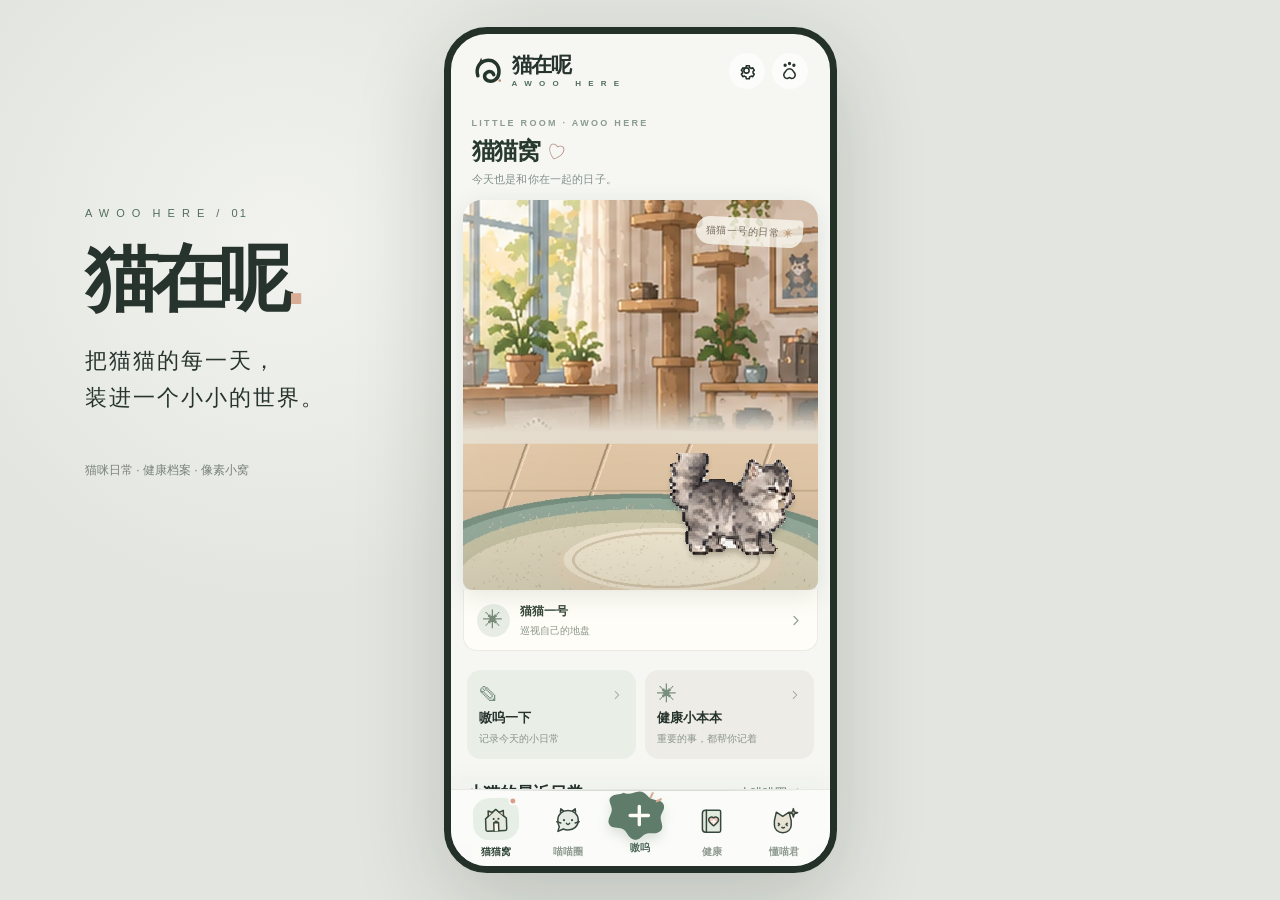
==== index.html @ cb803771 "feat: publish Awoo Here v0.3 interactive mobile demo" ====
<!doctype html>
<html lang="zh-CN">
<head>
  <meta charset="UTF-8" />
  <meta name="viewport" content="width=device-width, initial-scale=1, viewport-fit=cover" />
  <meta name="theme-color" content="#F6F7F3" />
  <meta name="apple-mobile-web-app-capable" content="yes" />
  <meta name="apple-mobile-web-app-status-bar-style" content="default" />
  <meta name="apple-mobile-web-app-title" content="猫在呢" />
  <meta name="description" content="猫在呢 · Awoo Here，把猫猫的每一天装进一个小小的世界。" />
  <style>
:root{--ink:#27332d;--ink-muted:#78827a;--sage:#879b8c;--sage-dark:#526d5e;--sage-pale:#e5ece6;--paper:#f6f7f3;--offwhite:#fbfcf9;--line:#e7e9e4;--peach:#d9ac96;--stone:#e9e8e2;--danger:#b36f64;--r-lg:22px;--r-md:16px;font-family:-apple-system,BlinkMacSystemFont,"PingFang SC","Hiragino Sans GB","Microsoft YaHei",Arial,sans-serif;color:var(--ink);-webkit-font-smoothing:antialiased}
*{box-sizing:border-box}html,body{margin:0;min-height:100%;background:#e6e8e3}button,input,textarea,select{font:inherit}button{border:none;background:none;cursor:pointer;color:inherit}input,textarea,select{outline:none}img{max-width:100%;display:block}button:focus-visible,input:focus-visible,textarea:focus-visible,select:focus-visible{outline:2px solid var(--sage-dark);outline-offset:3px}p,h1,h2,h3,h4{margin:0}small{color:var(--ink-muted)}.hidden{display:none!important}#app{overflow-y:auto;overflow-x:hidden;scrollbar-width:none;flex:1;overscroll-behavior-y:contain}#app::-webkit-scrollbar{display:none}.app-shell{height:100dvh;max-width:430px;margin:0 auto;background:var(--paper);box-shadow:0 12px 55px rgba(23,34,24,.12);position:relative;display:flex;flex-direction:column;overflow:hidden}.desktop-context{display:none}
@media(min-width:850px){body{display:flex;justify-content:center;align-items:center;min-height:100vh;background:radial-gradient(circle at 22% 27%,#f2f3ee 0,transparent 30%),#e3e6e0}.app-shell{height:min(910px,94vh);width:393px;border:7px solid #233129;border-radius:43px;box-shadow:0 30px 90px rgba(28,36,26,.19);overflow:hidden}.desktop-context{display:block;position:absolute;top:23%;left:calc(50% - 495px);width:260px}.desktop-context h1{font-size:73px;letter-spacing:-6px;margin:12px 0;font-weight:850}.desktop-context p{font-size:22px;line-height:1.7;letter-spacing:2px}.dc-eyebrow{font-size:11px;letter-spacing:2px;color:var(--sage-dark)}.dc-legend{display:block;margin-top:45px;color:#78827b;font-size:12px}.dc-dot{color:var(--peach)}}
@media(min-width:1100px){.desktop-context{left:calc(50% - 555px)}}
.topbar{height:67px;display:flex;align-items:center;justify-content:space-between;padding:12px 22px 6px;gap:10px;flex-shrink:0}.topbar.left-tight{padding-top:17px}.brand-lockup{display:flex;align-items:center;gap:8px}.brand-lockup .logo{width:31px;height:31px}.brand-cn{font-size:21px;line-height:1;font-weight:850;letter-spacing:-1.1px}.brand-en{font-size:8px;letter-spacing:2.5px;font-weight:800;color:var(--sage-dark);margin-top:4px}.top-actions{display:flex;align-items:center;gap:7px}.icon-button{width:36px;height:36px;display:grid;place-items:center;border-radius:50%;background:rgba(255,255,255,.7)}.icon{width:21px;height:21px;stroke:currentColor;stroke-width:1.8;fill:none;stroke-linecap:round;stroke-linejoin:round;flex-shrink:0}.icon.sm{width:17px;height:17px}.icon.xs{width:14px;height:14px}.icon.lg{width:25px;height:25px}.muted{color:var(--ink-muted)}.eyebrow{text-transform:uppercase;font-size:10px;letter-spacing:2.2px;font-weight:800;color:var(--sage-dark)}.view-pad{padding:0 20px 30px}.page-title{font-size:26px;letter-spacing:-.7px;font-weight:840}.page-subtitle{font-size:12px;color:var(--ink-muted);margin-top:7px;line-height:1.6}.section-head{display:flex;align-items:center;justify-content:space-between;margin:20px 0 12px}.section-head h2{font-size:17px;font-weight:800;letter-spacing:-.3px}.section-head button{display:flex;gap:4px;align-items:center;font-size:12px;color:var(--sage-dark)}.tap{transition:transform .16s}.tap:active{transform:scale(.97)}
.tabbar{display:flex;background:rgba(250,251,248,.96);border-top:1px solid #e5e8e3;justify-content:space-around;align-items:flex-start;min-height:calc(66px + env(safe-area-inset-bottom));padding:9px 7px max(env(safe-area-inset-bottom),8px);gap:1px;z-index:5;flex-shrink:0;backdrop-filter:blur(20px)}.tab{width:62px;display:flex;flex-direction:column;gap:4px;align-items:center;color:#969c96;font-size:10px;font-weight:600;line-height:1;padding:1px}.tab.is-active{color:var(--ink)}.tab.is-active .icon{stroke-width:2.4}.tab-center{height:44px;width:44px;display:grid;place-items:center;border-radius:50%;background:var(--sage-dark);color:#fff;box-shadow:0 5px 12px #526d5e32;transform:translateY(-8px)}.tab-center .icon{width:23px;height:23px;stroke-width:2.2}.tab-center-wrap{width:62px;text-align:center;font-size:10px;color:#969c96}.tab-center-label{display:block;margin-top:-4px}
/* Home: calm editorial illustration, not card grid */
.home-welcome{padding:8px 21px 16px}.home-date{font-size:11px;letter-spacing:1.1px;color:#7d8c7f;font-weight:700}.home-greeting{margin-top:7px;display:flex;justify-content:space-between;align-items:end}.home-greeting h1{font-size:27px;letter-spacing:-1.2px;font-weight:830}.home-greeting .scribble{font-size:12px;color:var(--sage-dark);transform:rotate(-7deg);font-weight:700;border-bottom:1px solid var(--sage-dark);padding-bottom:5px}.home-room{height:345px;position:relative;isolation:isolate;overflow:hidden;background:linear-gradient(#eef0ea 0 63%,#e1e2d9 63% 100%);margin:0 13px;border-radius:8px 35px 17px 26px}.home-room:before{content:"";position:absolute;width:85%;height:54%;right:-10%;top:-20%;background:radial-gradient(#fff9 0,transparent 72%);z-index:0}.window{position:absolute;left:22px;top:23px;width:136px;height:155px;background:linear-gradient(150deg,#bfcbd0,#e4e8dd 60%,#f4e5d8);border:8px solid #f7f6f0;box-shadow:3px 5px 0 #b8c6bc90;transform:rotate(-3deg)}.window:before{content:"";position:absolute;left:49%;top:0;bottom:0;width:5px;background:#fafaf5;z-index:1}.window:after{content:"";position:absolute;left:0;right:0;top:53%;height:5px;background:#fafaf5}.window-sun{position:absolute;background:#f4e7c9;width:40px;height:40px;border-radius:50%;top:24px;left:19px;filter:blur(2px)}.room-poster{position:absolute;right:36px;top:31px;width:89px;height:109px;background:#f7f7ed;border:6px solid #efe9e0;transform:rotate(7deg);display:grid;place-content:center;box-shadow:1px 5px 9px #3d52391d}.room-poster span{font-size:12px;font-weight:800;letter-spacing:2px;color:#8da092}.room-plant{position:absolute;right:16px;bottom:95px;width:53px;height:82px;border-bottom:31px solid #9e9e85;border-left:11px solid transparent;border-right:11px solid transparent}.room-plant:before{content:"";display:block;position:absolute;width:80px;height:69px;left:-20px;top:-18px;background:radial-gradient(ellipse at 40% 68%,#77947a 0 12%,transparent 13%),radial-gradient(ellipse at 66% 35%,#8aa389 0 15%,transparent 16%),radial-gradient(ellipse at 33% 18%,#627c65 0 16%,transparent 17%),radial-gradient(ellipse at 79% 82%,#a9b9a3 0 12%,transparent 13%);transform:rotate(-10deg)}.room-baseboard{position:absolute;top:63%;height:6px;background:#ced4c8;left:0;right:0}.room-floor{position:absolute;bottom:0;height:35%;background:repeating-linear-gradient(88deg,transparent 0 44px,#ced1c711 45px 47px);left:0;right:0;transform-origin:top}.room-rug{position:absolute;width:230px;height:68px;border-radius:50%;background:#bbcbb5;left:50%;bottom:55px;transform:translateX(-50%);box-shadow:0 7px 0 #9bad9d,0 18px 15px #647a6324}.room-rug:after{content:"";position:absolute;inset:14px 22px;border-radius:50%;border:2px dashed #e0e9da}.room-cat{position:absolute;z-index:3;height:200px;width:240px;object-fit:contain;image-rendering:pixelated;bottom:76px;left:50%;transform:translateX(-50%);filter:drop-shadow(0 7px 1px #6d776740);transition:transform .25s}.room-cat.bop{animation:bop .44s ease-out}.room-cat.play{animation:playcat .65s ease}.room-cat.walk{animation:walkcat .8s ease}.room-ball{position:absolute;bottom:77px;right:66px;width:22px;height:22px;background:#ca9984;border-radius:50%;box-shadow:inset -4px -3px 0 #b98472;z-index:2}.room-ball:after{content:"";position:absolute;width:20px;height:8px;border:2px solid #e0b5a4;border-radius:50%;top:7px;left:2px;transform:rotate(35deg)}.room-speech{position:absolute;right:18px;top:165px;max-width:120px;background:#fffdf9e8;padding:10px 12px;font-size:12px;line-height:1.5;border-radius:14px 14px 4px 14px;transform:rotate(3deg);z-index:4;box-shadow:0 5px 15px #4558440d}.room-sticker{position:absolute;z-index:4;left:19px;bottom:22px;font-size:11px;font-weight:800;letter-spacing:1.5px;color:#748773;transform:rotate(-7deg)}.room-interactions{position:absolute;bottom:13px;left:50%;transform:translateX(-50%);z-index:5;display:flex;gap:8px}.pet-button{border:1px solid #ffffffb8;background:#ffffffd8;backdrop-filter:blur(8px);border-radius:30px;padding:8px 12px;font-size:11px;font-weight:700;box-shadow:0 3px 10px #55645212;white-space:nowrap}.pet-button:active{background:#dce8dc}.home-after{padding:15px 20px 30px}.note-strip{padding:13px 14px;display:flex;align-items:center;justify-content:space-between;gap:10px;border-bottom:1px solid #dfe4dc}.note-strip .note-kicker{font-size:10px;letter-spacing:1.2px;color:#8da08f}.note-strip h3{font-size:15px;margin-top:5px}.note-strip p{font-size:12px;margin-top:5px;color:var(--ink-muted)}.note-strip img{width:58px;height:58px;border-radius:10px;object-fit:cover;transform:rotate(5deg)}.home-actions{display:grid;grid-template-columns:1.2fr .8fr;gap:11px;margin-top:15px}.action-tile{height:108px;border-radius:17px;text-align:left;padding:16px;position:relative;overflow:hidden}.action-tile.primary{background:#dfe8de}.action-tile.secondary{background:#eee8e3}.action-tile strong{font-size:16px;display:block}.action-tile p{font-size:11px;line-height:1.4;color:#64776a;margin-top:6px;max-width:130px}.action-tile .icon{position:absolute;right:12px;bottom:15px;width:32px;height:32px;stroke-width:1.2;opacity:.58}.home-quote{padding:23px 4px 14px;color:#7d8e81;font-size:13px;letter-spacing:.5px;font-style:italic;text-align:center}
@keyframes bop{0%,100%{transform:translateX(-50%) scale(1)}50%{transform:translateX(-50%) translateY(-12px) scale(1.04)}}@keyframes playcat{0%,100%{transform:translateX(-50%) rotate(0)}40%{transform:translateX(-45%) rotate(-8deg)}70%{transform:translateX(-57%) rotate(5deg)}}@keyframes walkcat{0%{transform:translateX(-50%)}30%{transform:translateX(-35%)}70%{transform:translateX(-62%)}100%{transform:translateX(-50%)}}
/* Social */
.social-header{padding:13px 21px 14px;display:flex;align-items:end;justify-content:space-between}.social-heading{font-size:31px;font-weight:850;letter-spacing:-1.5px}.social-date{font-size:11px;color:var(--ink-muted);padding-bottom:6px}.filter-row{display:flex;gap:8px;overflow-x:auto;padding:0 20px 19px;scrollbar-width:none}.filter-chip{flex-shrink:0;border-radius:100px;padding:9px 14px;background:#eff1eb;color:#718173;font-size:12px;font-weight:700}.filter-chip.active{background:#30443a;color:white}.feed{display:flex;flex-direction:column;gap:14px;padding:0 14px 30px}.post{background:#fff;border-radius:21px 21px 9px 21px;overflow:hidden;box-shadow:0 4px 24px #344f3710}.post-head{display:flex;align-items:center;gap:10px;padding:14px 14px 11px}.avatar{border-radius:50%;width:34px;height:34px;object-fit:cover;background:#dde8dd;border:2px solid #eff3ed}.post-name{font-size:13px;font-weight:800}.post-time{font-size:10px;color:#8c968f;margin-top:2px}.post-menu{margin-left:auto;color:#7d8981;padding:4px}.post-photo{height:auto;max-height:360px;width:100%;object-fit:cover}.post-photo-thumbs{display:grid;grid-template-columns:repeat(3,1fr);gap:2px}.post-photo-thumbs img{height:140px;width:100%;object-fit:cover}.post-content{padding:13px 15px 15px}.post-content p{font-size:14px;line-height:1.72;color:#313c35;white-space:pre-wrap;overflow-wrap:anywhere}.post-tags{display:flex;flex-wrap:wrap;gap:7px;margin-top:12px}.post-tag{font-size:10px;background:#eef1ec;color:#758477;border-radius:99px;padding:5px 10px}.post-bottom{display:flex;gap:14px;align-items:center;margin-top:14px;color:#7b897d;font-size:12px}.post-bottom .likes{display:flex;gap:4px;align-items:center}.demo-label{font-size:9px;color:#bd9082;background:#fbede7;border-radius:10px;padding:4px 7px;margin-left:5px}.blank{padding:58px 26px;text-align:center}.blank .blank-emoji{font-size:44px;margin-bottom:16px}.blank h3{font-size:18px}.blank p{font-size:12px;line-height:1.9;color:#859185;margin:13px 0 18px}
/* Health */
.health-hero{padding:14px 20px 18px}.cat-switch{display:flex;align-items:center;gap:11px;padding:12px 15px;background:#e5ebe4;border-radius:15px;margin-top:18px;text-align:left;width:100%}.cat-switch img{height:43px;width:43px;border-radius:50%;object-fit:cover}.cat-switch strong{display:block;font-size:14px}.cat-switch span{font-size:11px;color:#7a8b7f;display:block;margin-top:4px}.cat-switch .chev{margin-left:auto}.segmented{display:flex;gap:6px;margin:0 20px 14px;padding:5px;background:#e9ece6;border-radius:13px}.segmented button{flex:1;border-radius:10px;padding:9px 5px;font-size:12px;color:#7d8980}.segmented button.active{background:#fff;color:#283c31;font-weight:800;box-shadow:0 2px 5px #26342609}.health-grid{padding:0 20px;display:grid;grid-template-columns:1fr 1fr;gap:11px}.metric{background:#fff;border-radius:17px;padding:18px 16px;min-height:117px}.metric .label{font-size:11px;color:#89978c;display:flex;justify-content:space-between;align-items:center}.metric .value{font-size:26px;letter-spacing:-1px;font-weight:800;margin-top:15px}.metric .value.blank-val{font-size:19px;color:#96a39a;font-weight:600}.metric .help{font-size:10px;color:#93a095;margin-top:5px}.health-section{padding:0 20px}.health-list{display:flex;flex-direction:column;background:white;border-radius:17px;overflow:hidden}.health-row{min-height:63px;display:flex;align-items:center;padding:12px 14px;gap:12px;border-bottom:1px solid #f0f1ed}.health-row:last-child{border-bottom:none}.health-icon{background:#e8eee8;color:var(--sage-dark);width:35px;height:35px;border-radius:12px;display:grid;place-items:center;flex-shrink:0}.health-row-content{flex:1;min-width:0}.health-row-title{font-size:13px;font-weight:750}.health-row-sub{font-size:10px;color:#95a198;margin-top:4px;white-space:nowrap;overflow:hidden;text-overflow:ellipsis}.health-row-time{font-size:11px;color:#859588;white-space:nowrap}.health-empty{border:1px dashed #cfd9ce;border-radius:15px;padding:26px 15px;text-align:center;color:#88978b;background:#fafbf8;font-size:12px;line-height:1.8}.health-add{background:#dfe9e1;color:#3e5849;display:flex;align-items:center;justify-content:center;gap:5px;padding:11px 13px;border-radius:12px;font-size:12px;font-weight:800;margin-top:10px;width:100%}.record-chips{display:flex;flex-wrap:wrap;gap:9px;margin-top:15px}.record-chip{padding:9px 12px;border-radius:11px;background:#edf1eb;font-size:12px;color:#576e5e;display:flex;gap:6px;align-items:center}.tiny-note{font-size:11px;color:#99a59a;line-height:1.6;margin-top:10px}
/* Chat */
.chat-view{height:100%;display:flex;flex-direction:column}.chat-header{padding:16px 20px;border-bottom:1px solid #ebeeea;display:flex;align-items:center;gap:10px}.chat-mascot{background:#e8eee8;border-radius:14px;width:44px;height:44px;display:grid;place-items:center}.chat-mascot img{width:39px;height:39px;object-fit:contain;image-rendering:pixelated}.chat-header strong{font-size:17px}.chat-status{font-size:10px;color:#849384;margin-top:4px}.chat-scroll{padding:20px;flex:1;overflow-y:auto;display:flex;flex-direction:column;gap:14px}.chat-date{text-align:center;font-size:10px;color:#9aa49b;margin-bottom:3px}.message{max-width:89%;padding:13px 15px;border-radius:17px;line-height:1.75;font-size:13px;white-space:pre-wrap;overflow-wrap:anywhere}.message.bot{align-self:flex-start;background:#fff;border-radius:5px 17px 17px 17px}.message.me{align-self:flex-end;background:#dce7dd;border-radius:17px 5px 17px 17px}.chat-suggest{display:flex;gap:8px;overflow-x:auto;padding:12px 20px;scrollbar-width:none}.chat-suggest button{background:#fff;border:1px solid #e9ece6;white-space:nowrap;border-radius:30px;padding:9px 11px;font-size:11px;color:#617768}.chat-inputbar{display:flex;gap:9px;align-items:center;padding:10px 15px 16px;background:#fafbf8;border-top:1px solid #e9ede7}.chat-inputbar input{background:#f0f3ee;border:none;border-radius:24px;padding:13px 15px;flex:1;min-width:0;font-size:13px}.chat-send{border-radius:50%;background:#526d5e;color:#fff;width:40px;height:40px;display:grid;place-items:center;flex-shrink:0}.chat-disclosure{text-align:center;color:#9aa59b;font-size:10px;padding-bottom:9px;background:#fafbf8}
/* forms modal */
.overlay-container{position:absolute;inset:0;pointer-events:none;z-index:12}.overlay-container:not(:empty){pointer-events:auto}.scrim{position:absolute;inset:0;background:#1b2d2394;backdrop-filter:blur(4px);animation:fade .2s}.sheet{position:absolute;bottom:0;left:0;right:0;background:#fafbf8;border-radius:28px 28px 0 0;max-height:92%;overflow-y:auto;overscroll-behavior-y:contain;padding-bottom:calc(20px + env(safe-area-inset-bottom));animation:slide .22s ease-out}.sheet-head{padding:23px 22px 18px;display:flex;align-items:center;justify-content:space-between;position:sticky;top:0;background:#fafbf8;z-index:1;border-bottom:1px solid #e7ebe6}.sheet-title{font-size:22px;font-weight:850;letter-spacing:-1px}.sheet-cancel{font-size:13px;color:#728575}.sheet-body{padding:19px 20px 0}.form-label{font-size:12px;color:#7d8b80;font-weight:700;margin-bottom:8px;display:block}.form-control{width:100%;background:#fff;border:1px solid #e8ede7;border-radius:14px;padding:13px 14px;margin-bottom:16px;color:var(--ink);font-size:14px;appearance:none}.form-control:focus{border-color:#829b86}.form-textarea{resize:vertical;min-height:110px;line-height:1.7}.form-row{display:grid;grid-template-columns:1fr 1fr;gap:10px}.form-hint{font-size:11px;line-height:1.6;color:#9aa59a;margin:-7px 0 16px}.primary-button{background:#344f3e;color:#fff;border-radius:14px;padding:14px 20px;display:block;width:100%;font-weight:800;font-size:14px}.primary-button:disabled{opacity:.45;cursor:not-allowed}.secondary-button{background:#e7ece6;color:#476451;border-radius:14px;padding:12px 15px;font-weight:700}.danger-button{background:#f8ebe8;color:#af6e65;padding:11px 15px;border-radius:13px;font-size:12px;font-weight:700}.draft-image-row{display:flex;gap:8px;overflow-x:auto;margin-bottom:19px}.draft-thumbnail{width:82px;height:82px;position:relative;flex-shrink:0}.draft-thumbnail img{width:100%;height:100%;object-fit:cover;border-radius:11px}.draft-thumbnail button{position:absolute;top:3px;right:3px;background:#263d35d9;color:white;width:19px;height:19px;border-radius:50%;font-size:11px}.upload-box{height:82px;width:82px;border:1.5px dashed #cad6cc;border-radius:12px;display:grid;place-items:center;flex-shrink:0;color:#8a9b8e;background:#eef3ed;cursor:pointer}.upload-box input{display:none}.tag-picker{display:flex;flex-wrap:wrap;gap:9px;margin-bottom:22px}.tag-option{background:#ebeee9;border-radius:20px;padding:9px 12px;font-size:12px;color:#748476}.tag-option.selected{background:#cfded2;color:#294b35;font-weight:800}.cat-list{display:flex;flex-direction:column;gap:11px}.cat-option{display:flex;align-items:center;width:100%;gap:10px;padding:12px;background:white;border-radius:14px;text-align:left}.cat-option img{width:48px;height:48px;object-fit:cover;border-radius:50%}.cat-option strong{font-size:14px}.cat-option p{font-size:11px;color:#9aa79b;margin-top:4px}.cat-option.selected{box-shadow:inset 0 0 0 1.5px #789584}.circle-action{margin-left:auto;color:#839687}.settings-divider{height:1px;background:#e6ebe5;margin:17px 0}.setting-row{width:100%;display:flex;align-items:center;gap:12px;padding:14px 0;border-bottom:1px solid #e7eae5;text-align:left}.setting-row .icon{color:#789180}.setting-row span{font-size:13px;font-weight:700;flex:1}.setting-row small{font-size:10px}.toast{z-index:30;position:absolute;left:50%;bottom:90px;background:#2c4334;color:#fff;transform:translate(-50%,20px);opacity:0;pointer-events:none;border-radius:14px;padding:11px 17px;font-size:12px;max-width:88%;white-space:normal;text-align:center;transition:all .24s}.toast.show{transform:translate(-50%,0);opacity:1}.pill{display:inline-block;font-size:10px;padding:5px 9px;border-radius:30px;background:#e3eee4;color:#58715d;font-weight:700}.safe-bottom{height:16px}.manage-heading{display:flex;align-items:center;justify-content:space-between;margin:15px 0}.manage-heading h3{font-size:15px}.line-btn{font-size:12px;color:var(--sage-dark);font-weight:750}@keyframes slide{from{transform:translateY(30px);opacity:.8}to{transform:translateY(0);opacity:1}}@keyframes fade{from{opacity:0}to{opacity:1}}
@media(max-width:350px){.home-room{height:310px}.room-cat{height:175px;width:215px;bottom:78px}.tab{width:51px}.view-pad{padding-left:16px;padding-right:16px}.home-welcome{padding-left:16px;padding-right:16px}}

/* Home v0.2 · illustration-first composition, autonomous pixel cat */
.home-cover{margin:0 12px 0;position:relative}
.home-cover-title{padding:17px 9px 13px;position:relative;z-index:2}
.home-cover-overline{font-size:9px;color:#8b9b91;letter-spacing:2.3px;font-weight:750;margin-bottom:7px}
.home-cover-title h1{font-size:24px;font-weight:830;letter-spacing:-1.1px;color:#28392e}
.home-heart{font-size:19px;color:#b58d81;font-weight:500;display:inline-block;transform:rotate(16deg)}
.home-cover-title p{font-size:11px;color:#819088;letter-spacing:.2px;margin-top:5px}
.home-room{height:390px;position:relative;border-radius:19px 19px 9px 9px;margin:0;overflow:hidden;isolation:isolate;background-color:#e6dfcd;background-image:linear-gradient(180deg,transparent 74%,rgba(47,51,38,.13) 100%),url('[data-uri]');background-position:center;background-size:cover;box-shadow:0 6px 24px #3b4a3420}
.home-room:before{display:none}
.home-room::after{content:'';position:absolute;inset:0;pointer-events:none;background:linear-gradient(90deg,rgba(250,244,231,.07),transparent 35%,rgba(247,237,226,.04))}
.room-light{position:absolute;left:-15%;top:-19%;width:85%;height:90%;pointer-events:none;background:linear-gradient(125deg,rgba(255,248,218,.38),transparent 55%);mix-blend-mode:screen;z-index:1}
.room-cat-actor{position:absolute;left:46%;bottom:31px;width:126px;height:139px;z-index:3;transform:translateX(-50%) scaleX(var(--face,1));transform-origin:50% 100%;will-change:left}
.room-cat-pixel{width:126px;height:129px;position:absolute;left:0;bottom:4px;object-fit:contain;object-position:center bottom;image-rendering:pixelated;filter:drop-shadow(0 4px 2px rgba(69,63,48,.18));transform-origin:center bottom;user-select:none;-webkit-user-drag:none;pointer-events:none}
.room-cat-pixel.is-walking{animation:cat-steps .40s steps(2,end) infinite}
.room-cat-pixel.is-stretching{animation:cat-stretch 2.7s cubic-bezier(.4,0,.2,1) both}
.room-cat-pixel.is-breathing{animation:cat-breathe 3.6s ease-in-out infinite}
.room-cat-shadow{position:absolute;z-index:-1;left:13%;bottom:5px;width:75%;height:14px;border-radius:50%;background:rgba(81,69,53,.2);filter:blur(5px);transform:scale(.86)}
.room-motion{position:absolute;left:17px;bottom:15px;z-index:6;background:rgba(254,251,241,.82);border:1px solid rgba(255,255,255,.72);backdrop-filter:blur(4px);border-radius:20px;padding:6px 10px;color:#657368;font-size:10px;font-weight:650;letter-spacing:.2px;pointer-events:none;box-shadow:0 3px 8px rgba(24,43,26,.07)}
.room-corner-note{position:absolute;top:18px;right:14px;z-index:2;background:rgba(252,250,242,.77);padding:7px 10px;border-radius:14px 4px 14px 14px;transform:rotate(3deg);font-size:10px;letter-spacing:.5px;color:#776c5f;pointer-events:none}
.room-corner-note span{color:#be9d79}
.room-footnote{width:100%;min-height:61px;display:flex;align-items:center;gap:10px;background:#fffdf7;border:1px solid #eceae2;border-top:none;border-radius:0 0 14px 14px;text-align:left;padding:12px 13px}
.room-footnote>span:nth-child(2){flex:1;display:flex;flex-direction:column;gap:3px;min-width:0}
.room-footnote strong{font-size:12px;font-weight:780;color:#354638}
.room-footnote small{font-size:10px;color:#819185;line-height:1.5}
.room-footnote>.icon{color:#91a194;width:16px}
.little-paw-dot{width:33px;height:33px;border-radius:50%;background:#e7ede5;color:#788b79;display:grid;place-items:center;font-size:20px}
.home-after{padding:19px 16px 28px}
.home-shortcuts{display:grid;grid-template-columns:1fr 1fr;gap:9px}
.home-shortcut{min-height:89px;display:flex;align-items:flex-start;position:relative;flex-direction:column;gap:5px;border-radius:14px;text-align:left;padding:14px 12px 13px;overflow:hidden}
.shortcut-journal{background:#e9eee7}.shortcut-health{background:#eeece6}
.shortcut-symbol{font-size:20px;color:#788e7f;line-height:1}.home-shortcut strong{font-size:13px;font-weight:800}
.home-shortcut small{font-size:10px;color:#8a958c;line-height:1.45;padding-right:8px}
.home-shortcut>.icon{position:absolute;right:12px;top:18px;width:14px;height:14px;opacity:.4}
.home-memory{background:white;border-radius:16px;width:100%;display:flex;align-items:center;gap:12px;margin-top:8px;overflow:hidden;padding:8px;text-align:left;box-shadow:0 4px 16px rgba(46,68,51,.04)}
.home-memory-cover{width:77px;height:73px;border-radius:11px;overflow:hidden;flex-shrink:0;background:#ebeee9;display:grid;place-items:center}
.home-memory-cover img{width:100%;height:100%;object-fit:cover}
.home-memory-copy{display:flex;flex-direction:column;gap:5px;flex:1;min-width:0}
.home-memory-copy span{font-size:9px;color:#99a69c}
.home-memory-copy strong{font-size:12px;color:#334739;white-space:nowrap;text-overflow:ellipsis;overflow:hidden;font-weight:760}
.home-memory-copy small{font-size:10px;color:#98a199}
.home-memory>.icon{width:13px;height:13px;color:#a0a99f;margin-right:6px}
.home-after .section-head{margin-top:23px}
@keyframes cat-breathe{0%,100%{transform:scaleY(1) translateY(0)}50%{transform:scaleY(1.012) translateY(1px)}}
@keyframes cat-steps{0%,100%{transform:translateY(0) rotate(-.5deg)}50%{transform:translateY(-2px) rotate(.5deg)}}
@keyframes cat-stretch{0%{transform:scaleX(.9) scaleY(1.04) translateY(0)}18%{transform:scaleX(.96) scaleY(.94) translateY(3px)}50%{transform:scaleX(1.16) scaleY(.84) translateY(6px)}77%{transform:scaleX(1.12) scaleY(.85) translateY(5px)}100%{transform:scaleX(1) scaleY(1) translateY(0)}}
@media(max-width:350px){.home-room{height:345px}.room-cat-actor{width:110px;height:130px;bottom:23px}.room-cat-pixel{width:110px;height:120px}.room-corner-note{font-size:9px}}
@media(prefers-reduced-motion: reduce){.room-cat-pixel{animation:none!important}.room-cat-actor{transition:none!important}}

/* v0.2 final polish */
.home-shortcut>span:nth-child(2){display:flex;flex-direction:column;gap:5px;width:100%}.home-shortcut strong{display:block}.home-shortcut small{display:block;font-size:10px;line-height:1.4;padding-right:10px}.room-footnote .room-motion{position:static;display:block;background:none;border:0;backdrop-filter:none;box-shadow:none;border-radius:0;padding:0;color:#899688;font-size:10px;font-weight:500;letter-spacing:0;pointer-events:none}


/* v0.3 · Awoo Here little illustrated dock */
.tabbar{
  position:relative; flex:0 0 auto; z-index:15;
  background:rgba(251,252,249,.96);
  border-top:1px solid #e7e9e3;
  padding:8px 10px max(8px,env(safe-area-inset-bottom));
  min-height:calc(77px + env(safe-area-inset-bottom));
  display:grid;grid-template-columns:repeat(5,minmax(0,1fr));
  align-items:start;justify-content:stretch;gap:0;
  box-shadow:0 -9px 25px rgba(42,57,45,.035);
  -webkit-backdrop-filter:blur(18px);backdrop-filter:blur(18px);
}
.tabbar::before{content:'';position:absolute;top:0;left:18px;right:18px;height:1px;background:linear-gradient(90deg,transparent,#d7dcd4 25%,#d7dcd4 75%,transparent);pointer-events:none}
.tab{width:100%;min-width:0;padding:2px 0 0;gap:3px;position:relative;color:#909b91;display:flex;align-items:center;flex-direction:column;justify-content:flex-start;font-size:10px;font-weight:700;line-height:1.3;-webkit-tap-highlight-color:transparent}
.tab-figure{width:46px;height:42px;display:grid;place-items:center;border-radius:16px;position:relative;transition:background .2s ease,transform .2s ease}
.tab-figure .nav-art{width:32px;height:32px;display:block;transition:transform .2s ease;overflow:visible}
.tab.is-active{color:#2F4537}
.tab.is-active .tab-figure{background:#E6EEE5;transform:translateY(-2px) rotate(-2deg)}
.tab.is-active .tab-figure::after{content:'';position:absolute;right:3px;top:1px;width:5px;height:5px;background:#D79D8D;border-radius:50%;box-shadow:0 0 0 2px #fbfcf9}
.tab.is-active .tab-label{font-weight:850}
.tab:active .nav-art{transform:scale(.88) rotate(5deg)}
.tab-center-wrap{width:100%;display:flex;flex-direction:column;align-items:center;gap:0;color:#617666;position:relative;font-size:10px;font-weight:800}
.tab-center{width:60px;height:54px;display:grid;place-items:center;border:none;background:transparent;border-radius:0;box-shadow:none;transform:translateY(-11px);padding:0;filter:drop-shadow(0 6px 6px rgba(47,78,55,.16));transition:transform .18s ease}
.tab-center:hover{transform:translateY(-12px) rotate(5deg)}
.tab-center:active{transform:translateY(-7px) scale(.92)}
.tab-center .nav-add{width:57px;height:57px;display:block;overflow:visible}
.tab-center-label{display:block;margin-top:-11px;font-size:10px;font-weight:850;color:#526D5E}
@media(max-width:350px){.tabbar{padding-left:4px;padding-right:4px}.tab-figure{width:40px}.tab-figure .nav-art{width:30px;height:30px}.tab-center .nav-add{width:53px;height:53px}}
@media(prefers-reduced-motion:reduce){.tab-figure,.tab-figure .nav-art,.tab-center{transition:none}}

</style>
  <title>猫在呢 · Awoo Here</title>
</head>
<body>
  <div class="desktop-context" aria-hidden="true"><div class="dc-eyebrow">A W O O&nbsp; H E R E&nbsp; /&nbsp; 01</div><h1>猫在呢<span class="dc-dot">.</span></h1><p>把猫猫的每一天，<br>装进一个小小的世界。</p><span class="dc-legend">猫咪日常 · 健康档案 · 像素小窝</span></div>
  <div class="app-shell" id="appShell">
    <main id="app" class="app-screen" role="main"></main>
    <nav id="tabbar" class="tabbar" aria-label="主要导航"></nav>
    <div id="overlay" class="overlay-container" aria-live="polite"></div>
    <div id="toast" class="toast" aria-live="polite"></div>
  </div>
  <script>
/* 猫在呢 · Awoo Here | Mobile-first, offline-first interactive MVP. No external dependencies. */
(() => {
'use strict';
const KEY='awoo_here_mvp_v1';
const D={cat:'[data-uri]',nap:'[data-uri]',slipper:'[data-uri]'};
const seed=()=>({version:1,cats:[{id:'cat-01',name:'猫猫一号',breed:'银灰长毛虎斑',birthday:'',arrival:'',sex:'',neutered:'',note:'',photo:D.cat,createdAt:new Date().toISOString()}],selected:'cat-01',posts:[{id:'post-demo-1',catId:'cat-01',text:'小小一只，已经很会卖萌了。\n在这里收藏我们的日常 ♡',photos:[D.cat,D.slipper],tags:['小猫营业','好可爱'],createdAt:new Date().toISOString(),demo:true,liked:false},{id:'post-demo-2',catId:'cat-01',text:'猫咪的睡觉姿势，也是一门艺术。',photos:[D.nap],tags:['睡觉中'],createdAt:new Date(Date.now()-86400000).toISOString(),demo:true,liked:false}],health:[],chats:[]});
let state;try{const raw=localStorage.getItem(KEY);state=raw?JSON.parse(raw):seed();if(!state.cats?.length||!Array.isArray(state.posts)||!Array.isArray(state.health))throw Error('data damaged')}catch{state=seed()}
let ui={tab:'home',modal:'',healthTab:'overview',feedFilter:'all',draftTags:[],draftPhotos:[],draftText:'',petPose:'sit',petLine:'今天也在这里等你呀 ♡',catFormMode:'add',activeRecordType:'weight',working:false};
const $$=id=>document.getElementById(id);
const N=Date.now;
function uid(prefix='id'){return prefix+'-'+Date.now().toString(36)+'-'+Math.random().toString(36).slice(2,7)}
function esc(x){return String(x??'').replace(/[&<>"']/g,m=>({'&':'&amp;','<':'&lt;','>':'&gt;','"':'&quot;',"'":'&#39;'}[m]))}
function persist(){try{localStorage.setItem(KEY,JSON.stringify(state));return true}catch(e){toast('存储空间不足，请导出备份并减少大尺寸照片');return false}}
function cat(){return state.cats.find(c=>c.id===state.selected)||state.cats[0]}
function prettyDate(d){return new Date(d).toLocaleDateString('zh-CN',{month:'long',day:'numeric'})}
function dateString(d){return new Date(d).toLocaleDateString('zh-CN',{year:'numeric',month:'2-digit',day:'2-digit'})}
function todayISO(){const d=new Date(),offset=d.getTimezoneOffset();return new Date(d.getTime()-offset*60000).toISOString().slice(0,10)}
function icon(name,cls=''){let shape={home:'<path d="m3 10 9-7 9 7v10a1 1 0 0 1-1 1h-5v-7H9v7H4a1 1 0 0 1-1-1z"/>',chat:'<path d="M21 11.5a8.4 8.4 0 0 1-.9 3.8 8.5 8.5 0 0 1-7.6 4.7 8.4 8.4 0 0 1-3.8-.9L3 21l1.9-5.7a8.4 8.4 0 0 1-.9-3.8A8.5 8.5 0 0 1 12.5 3h0a8.5 8.5 0 0 1 8.5 8.5z"/>',plus:'<path d="M12 5v14M5 12h14"/>',heart:'<path d="M20.8 4.6a5.5 5.5 0 0 0-7.8 0L12 5.7l-1.1-1.1a5.5 5.5 0 0 0-7.8 7.8L12 21l8.8-8.6a5.5 5.5 0 0 0 0-7.8z"/>',pulse:'<path d="M3 12h4l3-7 4 14 3-7h4"/>',user:'<circle cx="12" cy="8" r="4"/><path d="M4 21v-2a8 8 0 0 1 16 0v2"/>',down:'<path d="m6 9 6 6 6-6"/>',right:'<path d="m9 18 6-6-6-6"/>',back:'<path d="m15 18-6-6 6-6"/>',bell:'<path d="M18 8a6 6 0 0 0-12 0c0 7-3 7-3 9h18c0-2-3-2-3-9M10 21h4"/>',menu:'<path d="M4 6h16M4 12h16M4 18h16"/>',check:'<path d="m4 12 5 5L20 6"/>',calendar:'<rect x="3" y="5" width="18" height="16" rx="2"/><path d="M7 2v6M17 2v6M3 10h18"/>',camera:'<path d="M3 7h4l2-3h6l2 3h4v13H3z"/><circle cx="12" cy="13" r="4"/>',image:'<rect x="3" y="3" width="18" height="18" rx="2"/><circle cx="8" cy="8" r="1.5"/><path d="m21 15-5-5L5 21"/>',send:'<path d="M22 2 11 13M22 2l-7 20-4-9-9-4z"/>',edit:'<path d="m14 5 5 5M4 20l4-1 12-12a2 2 0 0 0-4-4L4 15z"/>',book:'<path d="M4 19.5A2.5 2.5 0 0 1 6.5 17H20V3H6.5A2.5 2.5 0 0 0 4 5.5zm0 0A2.5 2.5 0 0 0 6.5 22H20"/>',weight:'<rect x="3" y="5" width="18" height="16" rx="3"/><path d="M9 9h6M12 9l2 3"/>',medical:'<rect x="4" y="4" width="16" height="18" rx="2"/><path d="M9 3h6M12 9v8M8 13h8"/>',spark:'<path d="m12 2 2 7 7 3-7 2-2 7-3-7-6-2 6-3z"/>',trash:'<path d="M4 7h16M8 7V4h8v3M6 7l1 14h10l1-14M10 11v6M14 11v6"/>',close:'<path d="M18 6 6 18M6 6l12 12"/>',download:'<path d="M12 3v12m-5-5 5 5 5-5M4 17v4h16v-4"/>',settings:'<circle cx="12" cy="12" r="3"/><path d="m19.4 15 .1.1 1.4 1.1-1.7 2.9-1.8-.7a8 8 0 0 1-1.9 1.1l-.3 2h-3.4l-.3-2a8 8 0 0 1-1.9-1.1l-1.8.7-1.7-2.9L7.5 15a9 9 0 0 1 0-2l-1.4-1.2 1.7-2.9 1.8.7a8 8 0 0 1 1.9-1.1l.3-2h3.4l.3 2a8 8 0 0 1 1.9 1.1l1.8-.7 1.7 2.9-1.4 1.2a9 9 0 0 1 0 2z"/>',refresh:'<path d="M20 11A8 8 0 0 0 6 6L3 9V3M4 13a8 8 0 0 0 14 5l3-3v6"/>',paw:'<circle cx="7" cy="6" r="1"/><circle cx="12" cy="4" r="1"/><circle cx="17" cy="6" r="1"/><path d="M6 15c2-2 2-5 6-5s4 3 6 5a4 4 0 0 1-4 6l-2-1-2 1a4 4 0 0 1-4-6z"/>',sun:'<circle cx="12" cy="12" r="4"/><path d="M12 2v2M12 20v2M2 12h2M20 12h2m-17-7 1.5 1.5M17.5 17.5 19 19M5 19l1.5-1.5M17.5 6.5 19 5"/>'}[name]||'';return `<svg class="icon ${cls}" viewBox="0 0 24 24" aria-hidden="true">${shape}</svg>`}
function topbar(name=''){return `<header class="topbar"><div class="brand-lockup"><img class="logo" src="[data-uri]" alt=""/><div><div class="brand-cn">${name||'猫在呢'}</div>${name?'':`<div class="brand-en">A W O O &nbsp; H E R E</div>`}</div></div><div class="top-actions"><button class="icon-button" data-action="settings" aria-label="设置">${icon('settings')}</button><button class="icon-button" data-action="cats" aria-label="切换或新增猫咪">${icon('paw')}</button></div></header>`}
/* Awoo Here · custom illustrated bottom dock */
function navGlyph(name){
  const frame=(inside,extra='')=>`<svg class="nav-art" viewBox="0 0 40 40" fill="none" xmlns="http://www.w3.org/2000/svg" aria-hidden="true">${extra}${inside}</svg>`;
  const stroke='stroke="#37473D" stroke-width="1.85" stroke-linecap="round" stroke-linejoin="round"';
  switch(name){
    case 'home':return frame(`<path d="M7 19.4 20 8l13 11.4v13.3c0 1.2-.9 2.1-2.1 2.1H9.1A2.1 2.1 0 0 1 7 32.7Z" fill="#E4E8DD" ${stroke}/><path d="M10.5 16.2V9.7l5.2 2.1M29.5 16.2V9.7l-5.2 2.1" fill="#F7D8CC" ${stroke}/><path d="M17 34.8V24.5h6v10.3" fill="#FFF8F0" ${stroke}/><path d="M17 19.8h.1M23 19.8h.1" stroke="#37473D" stroke-width="2.5" stroke-linecap="round"/><path d="M19 22.8q1 1.3 2 0" ${stroke}/>`);
    case 'feed':return frame(`<path d="M10.5 9.1 11 4.8l5.5 4M29.5 9.1 29 4.8l-5.5 4" fill="#F3D9CA" ${stroke}/><path d="M7.2 19.1c0-7.5 5.5-12.1 12.8-12.1s12.8 4.6 12.8 12.1S27.3 31.2 20 31.2c-2.1 0-4.1-.4-5.8-1.2l-6.8 3 1.7-6c-1.2-2-1.9-4.7-1.9-7.9Z" fill="#E6ECE4" ${stroke}/><circle cx="15" cy="19" r="1.35" fill="#37473D"/><circle cx="25" cy="19" r="1.35" fill="#37473D"/><path d="M18 23q2 2.5 4 0" ${stroke}/><path d="M11 22.5 6 21M29 22.5l5-1.5" ${stroke}/>`);
    case 'health':return frame(`<path d="M12 6.5H29c1 0 1.8.8 1.8 1.8V32c0 1.1-.8 2-1.8 2H12c-2.4 0-4-1.6-4-4V10.5c0-2.5 1.6-4 4-4Z" fill="#E2EBDD" ${stroke}/><path d="M13 6.6V34" ${stroke}/><path d="M22 16.3c-1.9-2.3-6.2-1.3-6.2 2.2 0 3 6.2 7.5 6.2 7.5s6.2-4.5 6.2-7.5c0-3.5-4.3-4.5-6.2-2.2Z" fill="#F3C5BB" ${stroke}/><path d="M22 18v5.2M19.4 20.6h5.2" stroke="#FFFDF9" stroke-width="1.8" stroke-linecap="round"/>`);
    case 'ai':return frame(`<path d="M8 19.7 10.4 9l8 5.2 8-5.2L29 19.7v5.5c0 5.3-4.4 9.4-10.5 9.4S8 30.5 8 25.2Z" fill="#E8E2D5" ${stroke}/><path d="m13 22.8 1.4 1.4-1.4 1.4M24 22.8l-1.4 1.4 1.4 1.4M17.4 28q1.5 1.4 3.1 0" ${stroke}/><path d="m31.7 4.5 1.2 4.1 4.1 1.1-4.1 1.2-1.2 4.1-1.2-4.1-4.1-1.2 4.1-1.1Z" fill="#E4B69A" ${stroke}/>`);
  }
  return frame(`<circle cx="20" cy="20" r="12" ${stroke}/>`);
}
function tabbar(){
  const tabs=[['home','猫猫窝'],['feed','喵喵圈'],['compose','嗷呜'],['health','健康'],['ai','懂喵君']];
  $$('tabbar').innerHTML=tabs.map(([id,label])=>id==='compose'
    ? `<div class="tab-center-wrap"><button class="tab-center" data-action="compose" title="嗷呜一下" aria-label="嗷呜一下，发布猫咪动态"><svg class="nav-add" viewBox="0 0 56 56" aria-hidden="true"><path d="M28 4.3c6.2 0 7.8 5.7 12.2 7.5 4.2 1.8 10.4.8 11.7 6 1.3 5.2-3.5 8.1-3.1 12.8.4 4.7 3.8 9.7-.9 13.2-4.7 3.5-10 0-14.4 2.5-4.4 2.6-6.7 7.1-12 5-5.2-2-5.4-7.6-10-10-4.7-2.4-10.9.4-13.3-4.6-2.5-5.1 2.3-9.3 2.6-14.2.3-5-4.5-8.4-1-12.4 3.4-4 8.6-1.8 12.5-4.4C19.2 8.6 22.1 4.3 28 4.3Z" fill="#5F7B69"/><path d="M27.8 19v18M18.8 28h18" stroke="#FFFDF8" stroke-width="3.3" stroke-linecap="round"/><path d="m39 10 2-4M45 14l4-2" stroke="#D8AC95" stroke-width="2.1" stroke-linecap="round"/></svg></button><span class="tab-center-label">${label}</span></div>`
    : `<button class="tab ${ui.tab===id?'is-active':''}" data-tab="${id}" aria-label="${label}" aria-current="${ui.tab===id?'page':'false'}"><span class="tab-figure">${navGlyph(id)}</span><span class="tab-label">${label}</span></button>`).join('');
}
function render(scrollTop=false){stopRoomLife();let oldScroll=$$('app').scrollTop;$$('app').innerHTML=({home:home,feed:feed,health:health,ai:chatView}[ui.tab]||home)();tabbar();if(scrollTop)$$('app').scrollTop=0;else $$('app').scrollTop=oldScroll;if(ui.tab==='ai')$$('app').scrollTop=0;if(ui.tab==='home')startRoomLife();}
const inlineSprites={"sit":"[data-uri]","loaf":"[data-uri]","sleep":"[data-uri]","walk":"[data-uri]","play":"[data-uri]","stretch":"[data-uri]","walk-step1":"[data-uri]","walk-step2":"[data-uri]"};function sprite(p=ui.petPose){return inlineSprites[p]||inlineSprites.sit}
function home(){const c=cat(),posts=state.posts.filter(p=>p.catId===c.id);const sample=posts[0];const current=new Date();return `${topbar()}<div class="home-cover"><div class="home-cover-title"><div class="home-cover-overline">LITTLE ROOM · AWOO HERE</div><h1>猫猫窝 <span class="home-heart">♡</span></h1><p>今天也是和你在一起的日子。</p></div><section class="home-room" id="homeRoom" aria-label="像素小猫会自己走动、伸懒腰和休息的小窝"><div class="room-light" aria-hidden="true"></div><div class="room-cat-actor" id="roomCatActor" aria-hidden="true"><span class="room-cat-shadow"></span><img id="roomCat" class="room-cat-pixel" src="${sprite('sit')}" alt="" draggable="false"/></div><div class="room-corner-note">${esc(c.name)}的日常 <span>✳</span></div></section><button class="room-footnote" data-action="cats"><span class="little-paw-dot">✳</span><span><strong>${esc(c.name)}</strong><small id="roomMotion" class="room-motion" role="status">正在发呆中…</small></span>${icon('right','sm')}</button></div><div class="home-after"><div class="home-shortcuts"><button class="home-shortcut shortcut-journal" data-action="compose"><span class="shortcut-symbol">✎</span><span><strong>嗷呜一下</strong><small>记录今天的小日常</small></span>${icon('right','sm')}</button><button class="home-shortcut shortcut-health" data-tab="health"><span class="shortcut-symbol">✳</span><span><strong>健康小本本</strong><small>${upcoming(c.id)||'重要的事，都帮你记着'}</small></span>${icon('right','sm')}</button></div><div class="section-head"><h2>小猫的最近日常</h2><button data-tab="feed">去喵喵圈 ${icon('right','sm')}</button></div>${sample?`<button class="home-memory" data-tab="feed"><div class="home-memory-cover">${sample.photos.length?`<img src="${esc(sample.photos[0])}" alt="最近的猫咪照片"/>`:icon('chat','lg')}</div><div class="home-memory-copy"><span>${prettyDate(sample.createdAt)} · ${sample.demo?'珍藏片段':'最新动态'}</span><strong>${esc((sample.text||'今天有一只可爱的小猫').split('\n')[0].slice(0,24))}</strong><small>每一天的小小瞬间，都值得留着。</small></div>${icon('right','sm')}</button>`:`<div class="health-empty">这里还空空的。<br>发第一条嗷呜，给小猫留下一个新故事。</div>`}<p class="home-quote">日子很慢，猫猫很可爱。</p></div>`}
function feed(){const c=cat();let posts=state.posts.filter(p=>ui.feedFilter==='all'||(ui.feedFilter==='current'&&p.catId===c.id)||(ui.feedFilter==='mine'&&!p.demo)).sort((a,b)=>new Date(b.createdAt)-new Date(a.createdAt));return `${topbar()}<div class="social-header"><div><div class="eyebrow">LITTLE MOMENTS</div><h1 class="social-heading">喵喵圈<span style="color:#bd9b8b">.</span></h1><p class="page-subtitle">每一条，都是和猫猫一起的日子。</p></div><div class="social-date">${state.posts.length} 个瞬间</div></div><div class="filter-row"><button class="filter-chip ${ui.feedFilter==='all'?'active':''}" data-filter="all">全部动态</button><button class="filter-chip ${ui.feedFilter==='current'?'active':''}" data-filter="current">${esc(c.name)}</button><button class="filter-chip ${ui.feedFilter==='mine'?'active':''}" data-filter="mine">我发的</button></div><section class="feed">${posts.length?posts.map(postHTML).join(''):`<div class="blank"><div class="blank-emoji">✎</div><h3>等一条小猫消息</h3><p>不用每天打卡，想分享的时候，<br>就来嗷呜一下。</p><button class="primary-button" data-action="compose">嗷呜一下</button></div>`}</section>`}
function postHTML(p){const c=state.cats.find(x=>x.id===p.catId)||cat();return `<article class="post"><div class="post-head"><img class="avatar" src="${esc(c.photo||D.cat)}" alt=""/><div><div class="post-name">${esc(c.name)} ${p.demo?'<span class="demo-label">示例·可删除</span>':''}</div><div class="post-time">${dateString(p.createdAt)}</div></div><button class="post-menu" data-action="delete-post" data-id="${esc(p.id)}" title="删除动态">${icon('trash','sm')}</button></div>${p.photos?.length===1?`<img class="post-photo" src="${esc(p.photos[0])}" alt="猫咪生活照片" loading="lazy"/>`:p.photos?.length>1?`<div class="post-photo-thumbs">${p.photos.slice(0,3).map(x=>`<img src="${esc(x)}" loading="lazy" alt="猫咪生活照片"/>`).join('')}</div>`:''}<div class="post-content"><p>${esc(p.text)}</p>${p.tags?.length?`<div class="post-tags">${p.tags.map(t=>`<span class="post-tag"># ${esc(t)}</span>`).join('')}</div>`:''}<div class="post-bottom"><button class="likes" data-action="like" data-id="${esc(p.id)}" style="color:${p.liked?'#c48a78':'#849383'}">${icon('heart','sm')}${p.liked?'已喜欢':'喜欢'}</button><span style="margin-left:auto;font-size:10px">${prettyDate(p.createdAt)} · AWOO HERE</span></div></div></article>`}
const types={weight:['体重记录','weight'],vaccine:['疫苗记录','medical'],deworm:['驱虫记录','spark'],visit:['就诊记录','medical'],note:['状态观察','book']};
function health(){const c=cat(),recs=state.health.filter(x=>x.catId===c.id).sort((a,b)=>new Date(b.date)-new Date(a.date));const w=recs.find(x=>x.type==='weight');const visits=recs.filter(x=>x.type==='visit');const pending=recs.filter(x=>x.nextDate&&x.nextDate>=todayISO()).sort((a,b)=>a.nextDate.localeCompare(b.nextDate));return `${topbar()}<div class="health-hero"><div class="eyebrow">THE LITTLE HEALTH BOOK</div><h1 class="page-title" style="margin-top:6px">健康小本本</h1><p class="page-subtitle">认真记住重要的事，其余时间好好陪它。</p><button class="cat-switch" data-action="cats"><img src="${esc(c.photo||D.cat)}" alt=""/><div><strong>${esc(c.name)}</strong><span>${esc(c.breed||'猫咪档案')} · ${state.cats.length} 位家庭成员</span></div>${icon('down','sm chev')}</button></div><div class="segmented">${[['overview','总览'],['history','全部记录'],['profile','猫咪资料']].map(([k,t])=>`<button class="${ui.healthTab===k?'active':''}" data-healthtab="${k}">${t}</button>`).join('')}</div>${ui.healthTab==='profile'?profileView(c):ui.healthTab==='history'?historyView(recs):`<div class="health-grid"><div class="metric"><div class="label">最近体重 ${icon('weight','sm')}</div><div class="value ${!w?'blank-val':''}">${w?`${esc(w.value)} <span style="font-size:13px">kg</span>`:'未记录'}</div><div class="help">${w?`记录于 ${esc(w.date)}`:'不需要每天称重'}</div></div><div class="metric"><div class="label">已保存的健康记录 ${icon('book','sm')}</div><div class="value">${recs.length} <span style="font-size:13px">条</span></div><div class="help">就诊记录 ${visits.length} 条</div></div></div><section class="health-section"><div class="section-head"><h2>下一件重要的事</h2><button data-action="add-health">${icon('plus','sm')} 添加</button></div>${pending.length?`<div class="health-list">${pending.slice(0,3).map(r=>healthRow(r,true)).join('')}</div>`:`<div class="health-empty">还没有设置提醒。<br>有疫苗、驱虫或复诊计划时，随时记一笔。</div>`}<div class="section-head"><h2>最近记录</h2><button data-healthtab="history">全部 ${icon('right','sm')}</button></div>${recs.length?`<div class="health-list">${recs.slice(0,3).map(r=>healthRow(r)).join('')}</div>`:`<div class="health-empty">体重、就诊、疫苗、驱虫都可以记录。<br>目前没有真实记录，先留白就好。</div>`}<div class="record-chips">${[['weight','体重'],['vaccine','疫苗'],['deworm','驱虫'],['visit','就诊'],['note','异常观察']].map(([id,label])=>`<button class="record-chip" data-action="record-type" data-type="${id}">${icon(types[id][1],'sm')}${label}</button>`).join('')}</div><p class="tiny-note">本功能用于整理照护信息，不代替兽医诊断或治疗。</p></section><div class="safe-bottom"></div>`}`}
function historyView(recs){return `<section class="health-section"><div class="section-head"><h2>按时间排列</h2><button data-action="add-health">${icon('plus','sm')} 新增</button></div>${recs.length?`<div class="health-list">${recs.map(r=>healthRow(r)).join('')}</div>`:`<div class="health-empty">你的健康档案还没有记录。<br>无需每日打卡，重要时记一下就好。</div>`}<button class="health-add" data-action="add-health">${icon('plus','sm')} 写一条健康记录</button></section>`}
function healthRow(r,upcoming=false){const d=types[r.type]||types.note;return `<div class="health-row"><div class="health-icon">${icon(d[1],'sm')}</div><div class="health-row-content"><div class="health-row-title">${esc(r.title||(d[0]))}</div><div class="health-row-sub">${esc(r.type==='weight'?r.value+' kg':r.note||d[0])}</div></div><div class="health-row-time">${esc(upcoming?r.nextDate:r.date)}</div><button class="muted" data-action="delete-health" data-id="${esc(r.id)}" aria-label="删除记录">${icon('trash','sm')}</button></div>`}
function profileView(c){return `<section class="health-section"><div class="section-head"><h2>关于这只小猫</h2><button data-action="edit-cat">${icon('edit','sm')} 编辑</button></div><div class="health-list"><div class="health-row"><div class="health-row-content"><div class="health-row-title">名字</div><div class="health-row-sub">${esc(c.name)}</div></div></div><div class="health-row"><div class="health-row-content"><div class="health-row-title">毛色与品种</div><div class="health-row-sub">${esc(c.breed||'待填写')}</div></div></div><div class="health-row"><div class="health-row-content"><div class="health-row-title">生日</div><div class="health-row-sub">${esc(c.birthday||'待填写')}</div></div></div><div class="health-row"><div class="health-row-content"><div class="health-row-title">到家日</div><div class="health-row-sub">${esc(c.arrival||'待填写')}</div></div></div><div class="health-row"><div class="health-row-content"><div class="health-row-title">性别 / 绝育</div><div class="health-row-sub">${esc(c.sex||'未知')} / ${esc(c.neutered||'未填写')}</div></div></div><div class="health-row"><div class="health-row-content"><div class="health-row-title">特别备注</div><div class="health-row-sub">${esc(c.note||'还没有特别备注')}</div></div></div></div><button class="health-add" data-action="edit-cat">${icon('edit','sm')} 修改猫咪资料</button></section>`}
function upcoming(catId){let r=state.health.filter(r=>r.catId===catId&&r.nextDate&&r.nextDate>=todayISO()).sort((a,b)=>a.nextDate.localeCompare(b.nextDate))[0];return r?`${r.nextDate.slice(5).replace('-','月')}日 · ${types[r.type]?.[0]||'提醒'}`:''}
const suggestions=['最近有健康记录吗？','帮我整理猫猫的动态','我记过体重吗？','疫苗驱虫需要提醒吗？'];
function chatView(){const c=cat();let items=state.chats.filter(x=>x.catId===c.id);return `<section class="chat-view"><header class="chat-header"><div class="chat-mascot"><img src="${sprite('sit')}" alt="像素小猫"/></div><div style="flex:1"><strong>懂喵君 <span style="color:#a0ad9f;font-size:12px">✳</span></strong><div class="chat-status">${esc(c.name)}的记录助手 · 体验版</div></div><button class="icon-button" data-action="cats">${icon('paw')}</button></header><div class="chat-scroll" id="chatScroll"><div class="chat-date">和猫猫一起，慢慢来</div><div class="message bot">嗷呜～我是懂喵君 🐾\n\n我能帮你查找已经保存的动态、体重和照护事项。现在是本地体验版，还没有接入真正的 AI 模型哦。</div>${items.map(m=>`<div class="message ${m.role==='user'?'me':'bot'}">${esc(m.text)}</div>`).join('')}</div><div class="chat-suggest">${suggestions.map(x=>`<button data-action="ask" data-question="${esc(x)}">${esc(x)}</button>`).join('')}</div><form class="chat-inputbar" id="chatForm"><input name="question" maxlength="300" autocomplete="off" placeholder="和懂喵君聊聊猫猫…" required aria-label="向懂喵君提问"/><button class="chat-send" type="submit" aria-label="发送">${icon('send','sm')}</button></form><div class="chat-disclosure">本地记录问答演示 · 尚未接入在线 AI · 不提供医疗诊断</div></section>`}
function assistantReply(q){const c=cat(),recs=state.health.filter(x=>x.catId===c.id),posts=state.posts.filter(x=>x.catId===c.id&&!x.demo),w=recs.filter(x=>x.type==='weight').sort((a,b)=>b.date.localeCompare(a.date)),up=recs.filter(x=>x.nextDate&&x.nextDate>=todayISO()).sort((a,b)=>a.nextDate.localeCompare(b.nextDate));if(/体重|多重|几斤/.test(q))return w.length?`我在${c.name}的健康小本本里找到了最近一次体重：${w[0].value} kg（${w[0].date}）。${w.length>1?`上一次是 ${w[1].value} kg，变化 ${(Number(w[0].value)-Number(w[1].value)).toFixed(2)} kg。`: '目前只有一条体重记录，暂时无法比较趋势。'}`:`还没有找到${c.name}的体重记录。可以在「健康小本本 → 体重」里新增一条，我下次就能帮你查到。`;if(/疫苗|驱虫|提醒|复诊/.test(q))return up.length?`我找到了 ${up.length} 条未到期提醒。最近一条是 ${up[0].nextDate}：${up[0].title||types[up[0].type][0]}。记得以兽医制定的时间表为准哦。`:`目前没有给${c.name}设置未来的疫苗、驱虫或复诊提醒。可以进入「健康小本本」添加；具体接种与驱虫频率请遵循兽医建议。`;if(/动态|朋友圈|记录|最近|总结/.test(q))return posts.length?`${c.name}有 ${posts.length} 条你亲自发布的动态。最近一条是 ${dateString(posts[0].createdAt)}：「${posts[0].text.slice(0,75)}」。\n\n我能帮你回顾记录，但还不能通过这些内容推断真实健康状态。`:`目前还没有你正式发布的猫咪动态（页面里的两条是体验示例）。点中间的「＋嗷呜」，留下一条今天的小事吧。`;if(/生病|吐|拉肚子|不吃|异常|精神不好|咳嗽|难受|猫癣/.test(q))return `我可以帮你整理${c.name}的异常观察和就诊记录，但无法判断疾病。建议及时记录症状出现的时间、频率，以及食欲、精神和排泄变化；如果症状严重或持续，请尽快联系兽医。`;return `收到啦～目前这是本地体验版，我能准确读取${c.name}已保存的动态和健康记录，但还不能像真正的 AI 医护顾问一样理解开放式问题。你可以试试问我“最近的体重是多少”或“有哪些待办提醒”。`}
function modal(html,title='',wide=true){ui.modal='custom';$$('overlay').innerHTML=`<div class="scrim" data-action="close"></div><div class="sheet" role="dialog" aria-modal="true" aria-label="${esc(title)}"><div class="sheet-head"><h2 class="sheet-title">${esc(title)}</h2><button class="sheet-cancel" data-action="close">取消 ✕</button></div><div class="sheet-body">${html}</div></div>`}
function close(){ui.modal='';$$('overlay').innerHTML='';ui.draftPhotos=[];ui.draftText='';ui.draftTags=[]}
const tags=['好可爱','睡觉中','小猫营业','玩耍中','晒太阳','今天捣蛋','去医院了','有点异常'];
function compose(){ui.draftPhotos=[];ui.draftTags=[];ui.draftText='';showComposer()}
function showComposer(){modal(`<form id="composeForm"><label class="form-label">分享一只小猫的生活</label><select class="form-control" name="catId">${state.cats.map(c=>`<option ${c.id===state.selected?'selected':''} value="${esc(c.id)}">${esc(c.name)}</option>`).join('')}</select><label class="form-label">今天想说点什么？</label><textarea class="form-control form-textarea" name="text" placeholder="比如：今天的猫咪又发现一只新纸箱……" maxlength="1000">${esc(ui.draftText)}</textarea><label class="form-label">加几张照片吧（最多 4 张）</label><div class="draft-image-row" id="draftImages">${draftPhotoHTML()}</div><input id="postFiles" class="hidden" type="file" accept="image/*" multiple/><label class="form-label">一些小标签（可选）</label><div class="tag-picker" id="tagPicker">${tagPickerHTML()}</div><button class="primary-button" type="submit">发布嗷呜 ✳</button><p class="form-hint" style="margin-top:12px">发布后的内容仅保存在当前设备上，不会公开到互联网。</p></form>`,'嗷呜一下')}
function draftPhotoHTML(){return `${ui.draftPhotos.map((p,i)=>`<div class="draft-thumbnail"><img src="${p}" alt="准备发布的照片"/><button type="button" data-action="remove-draft" data-index="${i}">✕</button></div>`).join('')}${ui.draftPhotos.length<4?`<button class="upload-box" type="button" data-action="upload-post">${icon('plus')}</button>`:''}`}
function tagPickerHTML(){return tags.map(t=>`<button class="tag-option ${ui.draftTags.includes(t)?'selected':''}" type="button" data-action="toggle-tag" data-tag="${esc(t)}">${esc(t)}</button>`).join('')}
function recordModal(type=ui.activeRecordType){ui.activeRecordType=type;const d=types[type];modal(`<form id="recordForm"><input type="hidden" name="type" value="${type}"/><label class="form-label">记录日期</label><input class="form-control" type="date" name="date" required value="${todayISO()}"/>${type==='weight'?`<label class="form-label">体重 / kg</label><input class="form-control" name="value" type="number" min="0.1" max="40" step="0.01" placeholder="例如 3.25" required />`:`<label class="form-label">${type==='vaccine'?'疫苗名称':type==='deworm'?'驱虫名称':type==='visit'?'就诊医院 / 原因':'观察主题'}</label><input class="form-control" name="title" maxlength="70" placeholder="写下一件需要记住的事" required/>`}<label class="form-label">补充说明（可选）</label><textarea class="form-control form-textarea" name="note" maxlength="500" placeholder="具体情况、医生建议、发现的小变化……"></textarea>${['vaccine','deworm','visit'].includes(type)?`<label class="form-label">下次提醒（可选）</label><input class="form-control" name="nextDate" type="date"/><p class="form-hint">日期请根据兽医建议填写，App 不会自动推断接种周期。</p>`:''}<button class="primary-button" type="submit">保存到健康小本本</button></form>`,d[0])}
function catsModal(){modal(`<div class="cat-list">${state.cats.map(c=>`<button class="cat-option ${c.id===state.selected?'selected':''}" data-action="choose-cat" data-id="${esc(c.id)}"><img src="${esc(c.photo||D.cat)}" alt=""/><div><strong>${esc(c.name)}</strong><p>${esc(c.breed||'刚搬来的小猫')}</p></div><span class="circle-action">${c.id===state.selected?icon('check'):icon('right')}</span></button>`).join('')}</div><button class="health-add" style="margin:17px 0" data-action="add-cat">${icon('plus','sm')} 接一只新小猫回家</button><p class="form-hint">每只小猫都有独立的动态、健康档案和聊天记录。</p>`,'猫猫家庭')}
function catForm(edit=false){ui.catFormMode=edit?'edit':'add';const c=edit?cat():{name:'',breed:'',birthday:'',arrival:'',sex:'',neutered:'',note:''};modal(`<form id="catForm"><label class="form-label">小猫的名字</label><input class="form-control" required maxlength="18" name="name" placeholder="给猫咪起个名字" value="${esc(c.name)}"/><label class="form-label">毛色 / 品种（可选）</label><input class="form-control" maxlength="60" name="breed" placeholder="例如：银灰色长毛虎斑" value="${esc(c.breed||'')}"/><div class="form-row"><div><label class="form-label">生日（可选）</label><input type="date" class="form-control" name="birthday" value="${esc(c.birthday||'')}"/></div><div><label class="form-label">到家日（可选）</label><input type="date" class="form-control" name="arrival" value="${esc(c.arrival||'')}"/></div></div><div class="form-row"><div><label class="form-label">性别</label><select class="form-control" name="sex"><option value="">暂不填写</option>${['小公主','小王子','未知'].map(s=>`<option ${s===c.sex?'selected':''}>${s}</option>`).join('')}</select></div><div><label class="form-label">绝育情况</label><select class="form-control" name="neutered"><option value="">暂不填写</option>${['已绝育','未绝育','未知'].map(s=>`<option ${s===c.neutered?'selected':''}>${s}</option>`).join('')}</select></div></div><label class="form-label">特别备注</label><textarea class="form-control form-textarea" name="note" maxlength="300" placeholder="小猫的小习惯、过敏、特别注意事项……">${esc(c.note||'')}</textarea><label class="form-label">猫咪头像（可选）</label><label class="secondary-button" style="display:block;text-align:center;margin-bottom:16px;cursor:pointer">${icon('camera','sm')} &nbsp; 选择一张猫咪照片<input style="display:none" type="file" accept="image/*" id="catPhotoFile"/></label><p id="catPhotoHint" class="form-hint">${edit?'不选则保留现在的头像':'可以稍后再添加'}</p><button class="primary-button" type="submit">${edit?'保存资料':'欢迎新小猫回家'}</button></form>`,edit?'编辑猫咪资料':'新成员入住')}
function settings(){modal(`<div class="eyebrow">CAT LIVES MATTER ♡</div><p class="page-subtitle" style="margin:7px 0 15px">猫在呢 · Awoo Here<br>当前为可离线使用的手机端 MVP。</p><button class="setting-row" data-action="cats">${icon('paw')}<span>猫猫家庭</span>${icon('right','sm')}</button><button class="setting-row" data-action="edit-cat">${icon('edit')}<span>修改当前猫咪资料</span>${icon('right','sm')}</button><button class="setting-row" data-action="backup">${icon('download')}<span>导出本机数据备份</span>${icon('right','sm')}</button><label class="setting-row" style="cursor:pointer">${icon('refresh')}<span>从备份导入数据</span><input id="importFile" style="display:none" type="file" accept="application/json,.json"/>${icon('right','sm')}</label><div class="settings-divider"></div><p class="tiny-note">隐私说明：当前版本没有账户和云端同步。动态、档案与聊天内容保存在此设备浏览器中；清理网站数据可能导致丢失，建议定期导出备份。<br><br>「懂喵君」目前只提供本地记录检索，不是真正的 AI 模型。真实多设备同步、在线 AI 和 App Store 上架属于后续开发阶段。</p>`,'设置与备份')}
let pendingCatPhoto=null;
async function compress(file,max=1000,q=.75){if(!file.type.startsWith('image/'))throw Error('请选择图片文件');if(file.size>14*1024*1024)throw Error('单张图片不能超过 14MB');const data=await new Promise((resolve,reject)=>{let rd=new FileReader();rd.onload=()=>resolve(rd.result);rd.onerror=()=>reject(Error('照片读取失败'));rd.readAsDataURL(file)});const im=await new Promise((res,rej)=>{const img=new Image();img.onload=()=>res(img);img.onerror=()=>rej(Error('无法加载这张照片'));img.src=data});const ratio=Math.min(1,max/Math.max(im.naturalWidth,im.naturalHeight));let canv=document.createElement('canvas');canv.width=Math.round(im.naturalWidth*ratio);canv.height=Math.round(im.naturalHeight*ratio);const ctx=canv.getContext('2d');ctx.drawImage(im,0,0,canv.width,canv.height);return canv.toDataURL('image/jpeg',q)}
let toastTimer;function toast(msg){const x=$$('toast');x.textContent=msg;x.classList.add('show');clearTimeout(toastTimer);toastTimer=setTimeout(()=>x.classList.remove('show'),3100)}
function ask(q){const c=cat();state.chats.push({id:uid('chat'),catId:c.id,role:'user',text:q,date:new Date().toISOString()});state.chats.push({id:uid('chat'),catId:c.id,role:'assistant',text:assistantReply(q),date:new Date().toISOString()});persist();render();setTimeout(()=>{let sc=$$('chatScroll');if(sc)sc.scrollTop=sc.scrollHeight},0)}
function changeTab(t){ui.tab=t;close();render(true)}
function exportBackup(){const blob=new Blob([JSON.stringify({...state,exportedAt:new Date().toISOString()},null,2)],{type:'application/json'});const a=document.createElement('a');a.href=URL.createObjectURL(blob);a.download='Awoo-Here-猫在呢-备份-'+todayISO()+'.json';a.click();setTimeout(()=>URL.revokeObjectURL(a.href),1000);toast('备份已导出，请妥善保存')}
function deletePost(id){const p=state.posts.find(p=>p.id===id);if(!p)return;if(!confirm('确定删除这条嗷呜吗？删除后无法恢复。'))return;state.posts=state.posts.filter(x=>x.id!==id);persist();render();toast('这条动态已删除')}
function deleteHealth(id){if(!confirm('确定删除这条健康记录？'))return;state.health=state.health.filter(x=>x.id!==id);persist();render();toast('记录已删除')}

// Autonomous pixel-cat room: no fake tap interactions or "care" obligations.
const roomBehavior={timer:null,frame:null,token:0,x:.46,index:0,walkFrameTimer:null};
const roomSequence=[
 {pose:'sit',duration:1300,caption:'晒晒太阳'},
 {pose:'walk',duration:3900,target:.76,caption:'巡视自己的地盘'},
 {pose:'sit',duration:1200,caption:'发现了一个好位置'},
 {pose:'stretch',duration:2700,caption:'伸一个大大的懒腰'},
 {pose:'walk',duration:4800,target:.25,caption:'再四处走一走'},
 {pose:'loaf',duration:3300,caption:'把小手手收起来'},
 {pose:'sleep',duration:5200,caption:'安安心心睡一会儿'},
 {pose:'sit',duration:1800,caption:'醒啦，看看窗外'},
 {pose:'walk',duration:3700,target:.63,caption:'慢慢地散个步'},
 {pose:'stretch',duration:2400,caption:'伸伸腰，活动一下'},
 {pose:'sleep',duration:4300,caption:'继续做个好梦'}
];
function stopRoomLife(){roomBehavior.token++;clearTimeout(roomBehavior.timer);clearInterval(roomBehavior.walkFrameTimer);cancelAnimationFrame(roomBehavior.frame);roomBehavior.timer=null;roomBehavior.walkFrameTimer=null;}
function startRoomLife(){
 const actor=$$('roomCatActor'),img=$$('roomCat'),status=$$('roomMotion');if(!actor||!img||ui.tab!=='home')return;
 const token=roomBehavior.token;
 const reduce=window.matchMedia('(prefers-reduced-motion: reduce)').matches;
 const room=$$('homeRoom');let previousX=Math.min(.75,Math.max(.25,roomBehavior.x));
 function run(){
  if(token!==roomBehavior.token||ui.tab!=='home'||document.hidden||!actor.isConnected)return;
  const move=roomSequence[roomBehavior.index++ % roomSequence.length];
  clearInterval(roomBehavior.walkFrameTimer);roomBehavior.walkFrameTimer=null;
  img.classList.remove('is-walking','is-stretching','is-breathing');
  status.textContent=move.caption;
  actor.style.transition='none'; actor.style.left=(previousX*100)+'%';
  if(move.pose==='walk'){
   const next=move.target??(previousX>.5?.25:.72);
   actor.style.setProperty('--face',next<previousX?1:-1);
   img.src=sprite('walk');img.classList.add('is-walking');
   let frame=0;roomBehavior.walkFrameTimer=setInterval(()=>{if(token!==roomBehavior.token||!img.isConnected){clearInterval(roomBehavior.walkFrameTimer);return;}img.src=sprite(['walk','walk-step1','walk','walk-step2'][frame++%4]);},205);
   roomBehavior.frame=requestAnimationFrame(()=>{roomBehavior.frame=requestAnimationFrame(()=>{if(token!==roomBehavior.token)return;actor.style.transition=`left ${move.duration}ms linear`;actor.style.left=(next*100)+'%';});});
   previousX=next;roomBehavior.x=next;
  }else{
   img.src=sprite(move.pose);img.classList.add(move.pose==='stretch'?'is-stretching':'is-breathing');
  }
  roomBehavior.timer=setTimeout(run,move.duration);
 }
 actor.style.transition='none';actor.style.left=(previousX*100)+'%';
 if(reduce){img.src=sprite('loaf');status.textContent='在这里安心地待着';return;}
 // Start the first visible action promptly, without interaction. Following phases continue indefinitely.
 run();
}
document.addEventListener('visibilitychange',()=>{if(document.hidden){stopRoomLife();}else if(ui.tab==='home'&&!roomBehavior.timer){startRoomLife();}});

// delegated actions
function actions(e){const el=e.target.closest('[data-action],[data-tab],[data-filter],[data-healthtab]');if(!el)return;if(el.dataset.tab){changeTab(el.dataset.tab);return}if(el.dataset.filter){ui.feedFilter=el.dataset.filter;render();return}if(el.dataset.healthtab){ui.healthTab=el.dataset.healthtab;render();return}let ac=el.dataset.action;switch(ac){case 'settings':settings();break;case 'cats':catsModal();break;case 'compose':compose();break;case 'close':close();break;case 'record-type':recordModal(el.dataset.type);break;case 'add-health':recordModal('weight');break;case 'choose-cat':state.selected=el.dataset.id;persist();close();render(true);break;case 'add-cat':pendingCatPhoto=null;catForm(false);break;case 'edit-cat':pendingCatPhoto=null;catForm(true);break;case 'like':{const p=state.posts.find(x=>x.id===el.dataset.id);if(p){p.liked=!p.liked;persist();render()}break}case 'delete-post':deletePost(el.dataset.id);break;case 'delete-health':deleteHealth(el.dataset.id);break;case 'ask':ask(el.dataset.question);break;case 'upload-post':$$('postFiles')?.click();break;case 'remove-draft':{const ta=document.querySelector('#composeForm textarea[name=text]');if(ta)ui.draftText=ta.value;ui.draftPhotos.splice(Number(el.dataset.index),1);$$('draftImages').innerHTML=draftPhotoHTML();break}case 'toggle-tag':{const ta=document.querySelector('#composeForm textarea[name=text]');if(ta)ui.draftText=ta.value;const t=el.dataset.tag;ui.draftTags=ui.draftTags.includes(t)?ui.draftTags.filter(x=>x!==t):[...ui.draftTags,t];$$('tagPicker').innerHTML=tagPickerHTML();break}case 'backup':exportBackup();break;}}
async function inputs(e){const el=e.target;if(el.id==='postFiles'){const files=[...(el.files||[])].slice(0,4-ui.draftPhotos.length);try{for(const f of files){const base=await compress(f,950,.68);ui.draftPhotos.push(base)}$$('draftImages').innerHTML=draftPhotoHTML();toast('照片已添加')}catch(err){toast(err.message)}el.value=''}if(el.id==='catPhotoFile'&&el.files[0]){try{pendingCatPhoto=await compress(el.files[0],400,.72);$$('catPhotoHint').textContent='照片选好啦，保存后生效 ♡'}catch(err){toast(err.message)}}if(el.id==='importFile'&&el.files[0]){try{const text=await el.files[0].text();const obj=JSON.parse(text);if(!obj.cats?.length||!Array.isArray(obj.posts)||!Array.isArray(obj.health))throw Error('备份文件格式不正确');if(!confirm('导入备份会覆盖当前设备上的全部记录。确定继续吗？'))return;state={version:1,cats:obj.cats,selected:obj.selected,posts:obj.posts,health:obj.health,chats:obj.chats||[]};persist();close();render(true);toast('备份导入成功')}catch(err){toast(err.message)}}}
function onSubmit(e){if(e.target.id==='chatForm'){e.preventDefault();const input=e.target.elements.question;const q=input.value.trim();if(q)ask(q);return}if(e.target.id==='composeForm'){e.preventDefault();const fd=new FormData(e.target);const text=String(fd.get('text')||'').trim();if(!text&&!ui.draftPhotos.length){toast('写一句话，或者选择一张猫咪照片吧');return}const post={id:uid('post'),catId:String(fd.get('catId')||state.selected),text,photos:[...ui.draftPhotos],tags:[...ui.draftTags],createdAt:new Date().toISOString(),demo:false,liked:false};state.posts.unshift(post);if(!persist()){state.posts.shift();return}ui.feedFilter='all';close();ui.tab='feed';render(true);toast('嗷呜成功！今天也有新的小故事 ✳');return}if(e.target.id==='recordForm'){e.preventDefault();const fd=new FormData(e.target),type=String(fd.get('type')),val=String(fd.get('value')||'');if(type==='weight'&&(!val||Number(val)<=0)){toast('请输入有效体重');return}state.health.push({id:uid('health'),catId:state.selected,type,date:String(fd.get('date')),title:String(fd.get('title')||''),value:val,note:String(fd.get('note')||''),nextDate:String(fd.get('nextDate')||'')});persist();close();ui.tab='health';ui.healthTab='overview';render();toast('健康记录保存好啦');return}if(e.target.id==='catForm'){e.preventDefault();const fd=new FormData(e.target),vals={name:String(fd.get('name')||'').trim(),breed:String(fd.get('breed')||'').trim(),birthday:String(fd.get('birthday')||''),arrival:String(fd.get('arrival')||''),sex:String(fd.get('sex')||''),neutered:String(fd.get('neutered')||''),note:String(fd.get('note')||'')};if(!vals.name){toast('给小猫取一个名字吧');return}if(ui.catFormMode==='edit'){Object.assign(cat(),vals);if(pendingCatPhoto)cat().photo=pendingCatPhoto}else{const id=uid('cat');state.cats.push({...vals,id,photo:pendingCatPhoto||'[data-uri]',createdAt:new Date().toISOString()});state.selected=id}persist();pendingCatPhoto=null;close();render(true);toast('猫咪资料保存成功 ♡');return}}
$$('app').addEventListener('click',actions);$$('tabbar').addEventListener('click',actions);$$('overlay').addEventListener('click',actions);$$('overlay').addEventListener('change',inputs);document.addEventListener('submit',onSubmit);render(true);

})();

</script>
</body>
</html>
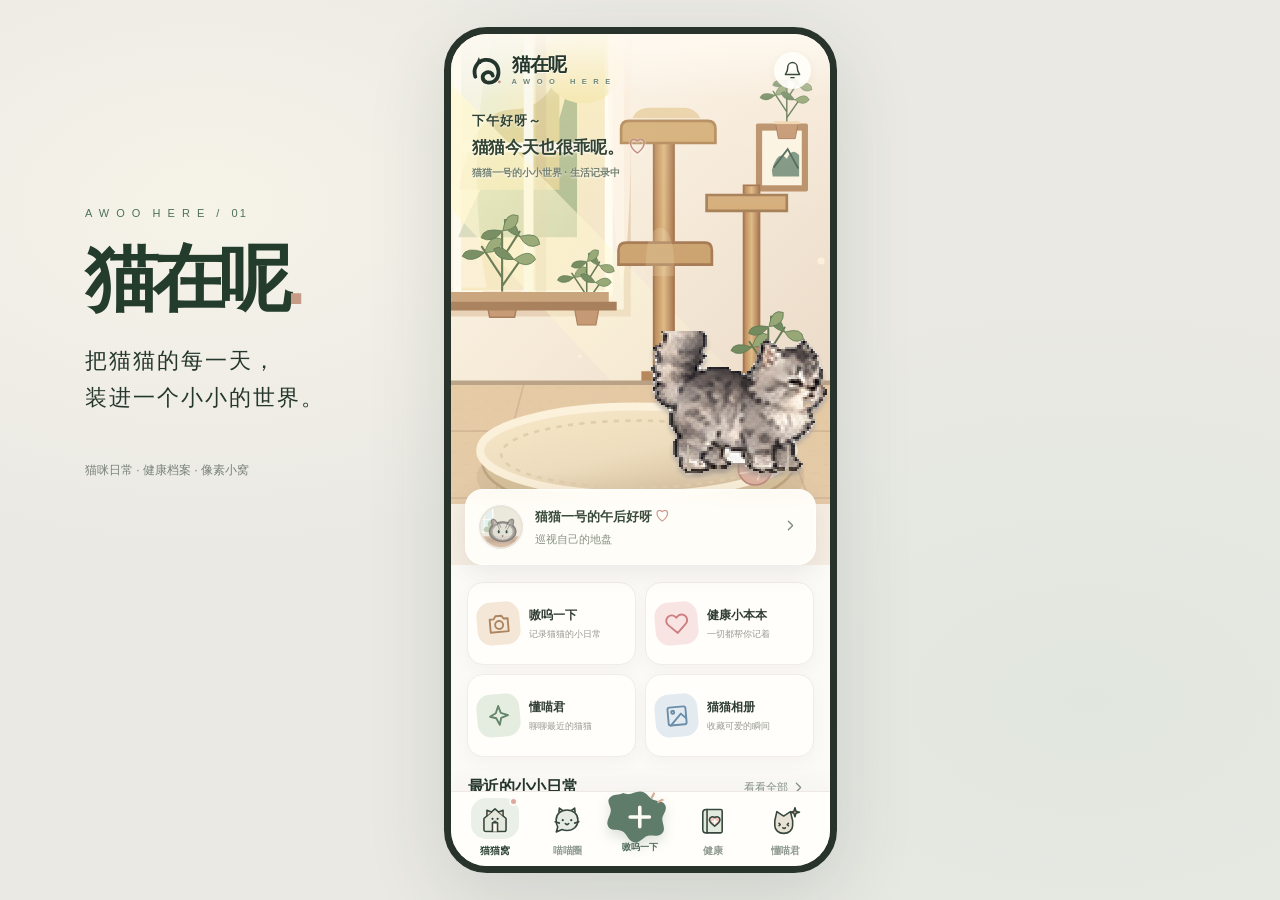
==== commit 02fcdd34: "feat: implement illustrated v0.4 mobile UI and autonomous pixel cat" ====
--- a/index.html
+++ b/index.html
@@ -8,6 +8,9 @@
   <meta name="apple-mobile-web-app-status-bar-style" content="default" />
   <meta name="apple-mobile-web-app-title" content="猫在呢" />
   <meta name="description" content="猫在呢 · Awoo Here，把猫猫的每一天装进一个小小的世界。" />
+  <link rel="icon" href="[data-uri]" type="image/svg+xml" />
+  <link rel="apple-touch-icon" href="[data-uri]" />
+  
   <style>
 :root{--ink:#27332d;--ink-muted:#78827a;--sage:#879b8c;--sage-dark:#526d5e;--sage-pale:#e5ece6;--paper:#f6f7f3;--offwhite:#fbfcf9;--line:#e7e9e4;--peach:#d9ac96;--stone:#e9e8e2;--danger:#b36f64;--r-lg:22px;--r-md:16px;font-family:-apple-system,BlinkMacSystemFont,"PingFang SC","Hiragino Sans GB","Microsoft YaHei",Arial,sans-serif;color:var(--ink);-webkit-font-smoothing:antialiased}
 *{box-sizing:border-box}html,body{margin:0;min-height:100%;background:#e6e8e3}button,input,textarea,select{font:inherit}button{border:none;background:none;cursor:pointer;color:inherit}input,textarea,select{outline:none}img{max-width:100%;display:block}button:focus-visible,input:focus-visible,textarea:focus-visible,select:focus-visible{outline:2px solid var(--sage-dark);outline-offset:3px}p,h1,h2,h3,h4{margin:0}small{color:var(--ink-muted)}.hidden{display:none!important}#app{overflow-y:auto;overflow-x:hidden;scrollbar-width:none;flex:1;overscroll-behavior-y:contain}#app::-webkit-scrollbar{display:none}.app-shell{height:100dvh;max-width:430px;margin:0 auto;background:var(--paper);box-shadow:0 12px 55px rgba(23,34,24,.12);position:relative;display:flex;flex-direction:column;overflow:hidden}.desktop-context{display:none}
@@ -35,7 +38,7 @@
 .home-cover-title h1{font-size:24px;font-weight:830;letter-spacing:-1.1px;color:#28392e}
 .home-heart{font-size:19px;color:#b58d81;font-weight:500;display:inline-block;transform:rotate(16deg)}
 .home-cover-title p{font-size:11px;color:#819088;letter-spacing:.2px;margin-top:5px}
-.home-room{height:390px;position:relative;border-radius:19px 19px 9px 9px;margin:0;overflow:hidden;isolation:isolate;background-color:#e6dfcd;background-image:linear-gradient(180deg,transparent 74%,rgba(47,51,38,.13) 100%),url('[data-uri]');background-position:center;background-size:cover;box-shadow:0 6px 24px #3b4a3420}
+.home-room{height:390px;position:relative;border-radius:19px 19px 9px 9px;margin:0;overflow:hidden;isolation:isolate;background-color:#e6dfcd;background-image:linear-gradient(180deg,transparent 74%,rgba(47,51,38,.13) 100%),none;background-position:center;background-size:cover;box-shadow:0 6px 24px #3b4a3420}
 .home-room:before{display:none}
 .home-room::after{content:'';position:absolute;inset:0;pointer-events:none;background:linear-gradient(90deg,rgba(250,244,231,.07),transparent 35%,rgba(247,237,226,.04))}
 .room-light{position:absolute;left:-15%;top:-19%;width:85%;height:90%;pointer-events:none;background:linear-gradient(125deg,rgba(255,248,218,.38),transparent 55%);mix-blend-mode:screen;z-index:1}
@@ -110,6 +113,49 @@
 @media(max-width:350px){.tabbar{padding-left:4px;padding-right:4px}.tab-figure{width:40px}.tab-figure .nav-art{width:30px;height:30px}.tab-center .nav-add{width:53px;height:53px}}
 @media(prefers-reduced-motion:reduce){.tab-figure,.tab-figure .nav-art,.tab-center{transition:none}}
 
+/* 猫在呢 · Awoo Here — high-fidelity illustrated mobile redesign, v0.4.
+   All interface elements below are coded HTML/CSS/SVG; no screen-sized screenshot backgrounds. */
+:root{--ink:#25372d;--ink-muted:#8b928a;--sage:#90a697;--sage-dark:#4d715a;--paper:#fcfaf6;--offwhite:#fffefb;--line:#eae7df;--peach:#deae98;--stone:#f0ece5;--r-lg:20px;--r-md:15px;font-family:-apple-system,BlinkMacSystemFont,'PingFang SC','Noto Sans CJK SC','Microsoft YaHei',sans-serif}
+html,body{background:#e8e6df} .app-shell{background:#fbfaf7}#app{background:#fbfaf7}button{-webkit-tap-highlight-color:transparent}button:active{filter:brightness(.98)}
+@media(min-width:850px){body{background:radial-gradient(ellipse at 16% 23%,#f6f3e8 0%,transparent 35%),radial-gradient(ellipse at 85% 78%,#e1e7df 0%,transparent 40%),#eae9e4}.app-shell{border:7px solid #27332b;box-shadow:0 24px 77px #33463b25}.desktop-context h1{color:#243c2b}.desktop-context .dc-dot{color:#c69b87}}
+/* Illustration-led cover with animated cat sprite. */
+.v4-home{padding-bottom:25px}.home-stage{position:relative;background:linear-gradient(180deg,#fcf9f1,#f5ede2);isolation:isolate}
+.stage-header{position:absolute;top:0;left:0;right:0;z-index:6;display:flex;align-items:center;justify-content:space-between;padding:18px 19px 10px;background:linear-gradient(#fffaf2d9 0%,transparent 100%)}
+.stage-brand{display:flex;align-items:center;gap:8px;text-align:left;padding:0;filter:drop-shadow(0 1px #ffffffbf)}.stage-brand img{width:34px;height:34px}.stage-brand span{display:flex;flex-direction:column;gap:2px}.stage-brand strong{font-size:19px;font-weight:870;letter-spacing:-.7px;line-height:1.1}.stage-brand small{font-size:7.5px;font-weight:850;letter-spacing:2.2px;color:#6d8674}
+.stage-alert{width:37px;height:37px;border-radius:50%;display:grid;place-items:center;color:#394a3c;background:#fffefaeb;box-shadow:0 2px 8px #5049360f}.stage-alert svg{width:19px;height:19px}
+.stage-intro{position:absolute;top:78px;left:21px;right:16px;z-index:5;display:flex;flex-direction:column;gap:4px;color:#304334;pointer-events:none;filter:drop-shadow(0 1px 1px #fffaf0)}.stage-intro>span{font-size:13px;font-weight:700;letter-spacing:1px}.stage-intro strong{font-size:17px;font-weight:790;letter-spacing:-.1px;line-height:1.45}.stage-intro strong i{font-size:18px;color:#c38d82;font-style:normal;margin-left:4px}.stage-intro small{font-size:10px;color:#748272;font-weight:600;margin-top:1px}
+.stage-room{height:470px;position:relative;overflow:hidden;background:#efe5d6 url("[data-uri]") center center / cover no-repeat}
+.stage-room:before{content:'';position:absolute;inset:0;background:linear-gradient(180deg,#fffdfa20 0%,transparent 43%,transparent 75%,#dacdb924 100%);pointer-events:none;z-index:1}
+.room-sunbeams{position:absolute;inset:0;pointer-events:none;background:linear-gradient(115deg,#fff7dc16 0%,#fff6c00b 23%,transparent 60%);z-index:2}
+.stage-room .room-cat-actor{position:absolute;z-index:3;bottom:31px;width:176px;height:167px;left:46%;transform:translateX(-50%) scaleX(var(--face,1));transform-origin:50% 100%;filter:drop-shadow(0 2px 1px #ffffff9a)}
+.stage-room .room-cat-pixel{width:176px;height:157px;bottom:0;left:0;object-fit:contain;object-position:center bottom;image-rendering:pixelated;filter:drop-shadow(0 4px 2px #60524765)}
+.stage-room .room-cat-shadow{bottom:1px;background:#61574444;height:13px;left:12%;width:76%}
+.stage-caption{position:relative;z-index:4;margin:-15px 14px 0;min-height:76px;border-radius:18px;display:flex;align-items:center;gap:11px;padding:10px 12px;background:rgba(255,254,249,.94);box-shadow:0 7px 24px #615b4a1c;border:1px solid #ffffffed;backdrop-filter:blur(12px)}
+.caption-avatar{width:46px;height:46px;flex-shrink:0;padding:3px;background:#e8e3d6;border-radius:50%;box-shadow:inset 0 0 0 1px #ffffff}.caption-avatar img{width:100%;height:100%;object-fit:cover;border-radius:50%}.stage-caption>span:nth-child(2){flex:1;display:flex;flex-direction:column;gap:6px}.stage-caption strong{font-size:13px;font-weight:800;color:#394a3b}.stage-caption small{color:#879084;font-size:11px}.caption-heart{color:#cb968e;font-size:14px}.stage-caption>button{padding:8px 4px;color:#778b7d}
+.home-body{padding:17px 16px 6px}.shortcut-grid{display:grid;grid-template-columns:repeat(2,minmax(0,1fr));gap:9px}.feature-card{display:flex;align-items:center;gap:9px;background:#fffefa;border:1px solid #f0ede7;border-radius:16px;text-align:left;padding:11px 9px;min-height:83px;box-shadow:0 6px 15px #5b60430b;min-width:0}.feature-card:active{transform:scale(.98)}.feature-badge{width:43px;height:43px;display:grid;place-items:center;flex-shrink:0;border-radius:14px;transform:rotate(-5deg)}.feature-badge svg{width:24px;height:24px;stroke-width:1.9}.feature-badge.peach{background:#f5e7d7;color:#ad8661}.feature-badge.pink{background:#f8e5e3;color:#ce7e81}.feature-badge.sage{background:#e4eddf;color:#64866c}.feature-badge.blue{background:#e4ebf0;color:#6a8eaa}.feature-card span:last-child{display:flex;flex-direction:column;gap:4px;min-width:0}.feature-card strong{font-size:12px;font-weight:850;white-space:nowrap;color:#303d33}.feature-card small{font-size:9px;color:#979a91;white-space:nowrap}
+.v4-section-title{display:flex;align-items:center;justify-content:space-between;margin:20px 1px 12px}.v4-section-title strong{font-size:16px;font-weight:820;letter-spacing:-.3px}.v4-section-title button{color:#869287;font-size:11px;display:flex;align-items:center;gap:2px}
+.memory-strip{width:100%;display:flex;align-items:center;gap:12px;border-radius:16px;background:#fff;box-shadow:0 3px 16px #5560500b;padding:9px;text-align:left}.memory-strip>img{width:91px;height:85px;border-radius:12px;object-fit:cover;background:#e8e1d6;flex-shrink:0}.memory-strip>span{flex:1;min-width:0;display:flex;flex-direction:column;gap:7px}.memory-strip small{font-size:10px;color:#9b9e93}.memory-strip strong{font-size:12px;overflow:hidden;text-overflow:ellipsis;white-space:nowrap}.memory-strip em{font-style:normal;font-size:10px;color:#809486;display:flex;align-items:center}.memory-strip em svg{width:12px;height:12px}.memory-empty{width:100%;text-align:center;background:#fff;border-radius:15px;padding:25px 10px;color:#8b9a8d}.home-signoff{font-size:9px;text-align:center;margin:28px 0 5px;color:#a8b3a6;letter-spacing:1.3px}
+/* Navigation: five original SVG illustrated pictograms; no emoji glyphs */
+.tabbar{min-height:calc(75px + env(safe-area-inset-bottom));padding:6px 8px max(8px,env(safe-area-inset-bottom));border-top:1px solid #eeeae3;background:#fffefaF5;box-shadow:0 -8px 25px #423e3009;backdrop-filter:blur(20px)}.tabbar:before{display:none}.tab-figure{height:41px;width:48px;border-radius:15px}.tab-figure .nav-art{height:34px;width:34px;filter:drop-shadow(0 1px 0 #fff)}.tab.is-active .tab-figure{background:#eaf0e7;transform:translateY(-2px)}.tab.is-active .tab-figure:after{background:#dfa89c}.tab-label{letter-spacing:-.3px}.tab-center-wrap{gap:0}.tab-center .nav-add{height:60px;width:60px}.tab-center-label{font-size:9px;letter-spacing:-.2px}
+/* Common headers */
+.v4-pagehead{padding:26px 23px 17px;display:flex;align-items:center;justify-content:space-between;gap:12px}.v4-pagehead h1{font-size:24px;line-height:1.3;letter-spacing:-.8px;font-weight:870;color:#25372d}.v4-pagehead p{font-size:11px;color:#93988e;margin-top:7px;line-height:1.5}.hand-heart{color:#c99a8f;font-weight:400;font-size:19px;vertical-align:middle;padding-left:4px}.head-control{width:36px;height:36px;background:#fff;border:1px solid #f0eee8;border-radius:50%;display:grid;place-items:center;color:#526e5a}
+/* Social feed */
+.feed-screen{background:#fbfaf7;min-height:100%;padding-bottom:17px}.feed-filters{display:flex;gap:26px;padding:0 23px 5px;border-bottom:1px solid #eae8e2;margin-bottom:13px}.feed-filters button{padding:9px 1px 13px;color:#979b94;font-size:12px;position:relative}.feed-filters button.active{font-weight:850;color:#2e4e38}.feed-filters button.active:after{position:absolute;content:'';left:10%;right:10%;height:3px;bottom:1px;border-radius:5px;background:#567a60}
+.v4-feed{padding:0 15px}.v4-post{background:#fff;border:1px solid #eeeae3;border-radius:17px;margin:0 0 14px;overflow:hidden;box-shadow:0 7px 20px #756b4a0b}.post-author{display:flex;align-items:center;gap:9px;padding:12px 12px 10px}.post-author>img{width:36px;height:36px;border-radius:50%;object-fit:cover;border:2px solid #f5eadf}.post-author>div{flex:1;display:flex;flex-direction:column;gap:4px}.post-author strong{font-size:12px;font-weight:820}.post-author small{color:#9b9f96;font-size:10px}.post-author>button{color:#727b71}.post-visual{margin:0 10px;position:relative;height:222px;border-radius:12px;overflow:hidden;background:#e8ebe5}.post-visual img{width:100%;height:100%;object-fit:cover}.gallery-count{position:absolute;right:12px;top:10px;font-size:10px;border-radius:11px;padding:4px 8px;background:#27312985;color:#fff}.post-details{padding:12px 14px 14px}.post-details>strong{font-size:13px;line-height:1.6;display:block;color:#3c493e}.post-details>p{font-size:11px;color:#7d877d;line-height:1.6;margin-top:3px;white-space:pre-wrap}.v4-posttags{display:flex;gap:6px;flex-wrap:wrap;margin-top:11px}.v4-posttags span{padding:5px 9px;background:#f5f2eb;border-radius:13px;color:#9a8b7c;font-size:9px;font-weight:600}.post-footer{display:flex;align-items:center;gap:16px;color:#889088;font-size:10px;margin-top:14px}.post-footer>span{display:flex;align-items:center;gap:5px}.post-like{display:flex;align-items:center;gap:5px;color:#9e9d93;font-size:10px}.post-like .icon{stroke:#c38e84}.post-like.liked{color:#c77e7b}.post-like.liked .icon{fill:#e8b9b7}.post-day{margin-left:auto}.v4-empty{text-align:center;padding:58px 15px;color:#8c9a8d}.v4-empty img{width:120px;height:90px;object-fit:contain;margin:0 auto 15px;image-rendering:pixelated}.v4-empty h2{font-size:14px}.v4-empty p{font-size:11px;margin-top:10px}.v4-empty button{padding:11px 22px;border-radius:25px;background:#557b5d;color:#fff;margin-top:22px;font-size:12px}
+/* Health: data-driven clean panels, no invented readings */
+.v4-health{padding-bottom:24px}.health-head{padding-bottom:19px}.health-pet-card{width:calc(100% - 34px);margin:0 17px 13px;display:flex;align-items:center;gap:12px;text-align:left;background:#fff;border-radius:18px;border:1px solid #f0eee9;padding:11px 13px;box-shadow:0 3px 12px #454f4408}.health-pet-card>img{width:50px;height:50px;border-radius:50%;object-fit:cover;background:#edece4;border:2px solid #f6ece3}.health-pet-card>span{display:flex;flex-direction:column;gap:5px;flex:1;min-width:0}.health-pet-card strong{font-size:13px;font-weight:830}.health-pet-card small{font-size:10px;color:#939b92}.health-pet-card em{font-style:normal;font-size:10px;display:flex;align-items:center;color:#a6aa9f;gap:3px}
+.health-tabs{display:flex;gap:6px;background:#f0f0ea;border-radius:12px;margin:0 17px 15px;padding:4px}.health-tabs button{border-radius:9px;flex:1;padding:10px 2px;font-size:11px;color:#9ca29a}.health-tabs button.active{background:#fff;box-shadow:0 2px 5px #a9a99816;color:#394d3b;font-weight:750}
+.health-overview{padding:0 17px}.health-status{min-height:122px;background:linear-gradient(105deg,#e8f0e6,#f2f3e8);border-radius:19px;display:flex;overflow:hidden;position:relative;padding:18px 13px 16px 17px}.health-status>div{position:relative;z-index:1;flex:1}.health-status small{font-size:10px;color:#8a9c89;font-weight:700}.health-status strong{display:block;font-size:16px;margin-top:8px}.health-status strong span{color:#c98c84;font-size:19px}.health-status p{color:#96a398;font-size:10px;line-height:1.7;margin-top:8px}.health-status>img{width:132px;height:102px;align-self:center;object-fit:contain;image-rendering:pixelated;filter:drop-shadow(0 5px 0 #7f8b7540)}
+.health-metrics{display:grid;grid-template-columns:1fr 1fr;gap:10px;margin-top:10px}.health-metrics button{text-align:left;min-height:110px;border:1px solid #efeee8;background:#fff;border-radius:16px;padding:14px 13px}.health-metrics small{font-size:10px;color:#8a9488}.health-metrics strong{display:block;font-size:25px;line-height:1.2;margin-top:12px;font-weight:850}.health-metrics strong i{font-size:13px;font-weight:600;font-style:normal;color:#77887a}.health-metrics span{font-size:10px;display:flex;align-items:center;gap:4px;margin-top:9px;color:#96a39b}.health-metrics span svg{height:13px;width:13px}
+.trend-panel,.reminder-panel{background:#fff;border:1px solid #efeee8;border-radius:17px;margin-top:11px;padding:15px 14px;box-shadow:0 5px 15px #5e68510a}.trend-panel .v4-section-title,.reminder-panel .v4-section-title{margin:0 0 13px}.chart-filters{display:flex;justify-content:space-between;align-items:center;margin-bottom:6px}.chart-filters span{font-size:10px;color:#a6aba3}.chart-filters .active{background:#eaf1e9;color:#54765c;padding:6px 12px;border-radius:15px}.chart-empty{height:160px;position:relative;display:flex;align-items:center;justify-content:center}.chart-empty svg{width:100%;height:118px;position:absolute;inset:4px 0}.chart-empty span{font-size:10px;color:#a0aaa2;z-index:1;max-width:190px;line-height:1.6;text-align:center;background:#ffffffbb;padding:9px}.chart-real svg{width:100%;height:145px}.chart-axis{display:flex;justify-content:space-between;color:#97a39c;font-size:10px}.chart-axis strong{color:#486850}.reminder-item,.reminder-empty{display:flex;align-items:center;gap:12px;padding:11px 4px;text-align:left;width:100%}.reminder-item+.reminder-item{border-top:1px solid #f1efe9}.reminder-icon{height:41px;width:41px;border-radius:12px;display:grid;place-items:center;color:#6f9678;background:#e6eee5;flex-shrink:0}.reminder-icon svg{width:19px;height:19px}.reminder-item>span:nth-child(2),.reminder-empty>span:nth-child(2){flex:1;display:flex;flex-direction:column;gap:4px}.reminder-item strong,.reminder-empty strong{font-size:12px}.reminder-item small,.reminder-empty small{font-size:10px;color:#97a096}.reminder-item em{font-style:normal;font-size:10px;color:#b38b72}.reminder-empty>.icon{width:16px;color:#859c8a}.health-tips{font-size:10px;color:#a9aba6;text-align:center;padding:20px 0}.v4-health .health-section{padding:0 18px}.v4-health .health-list{background:#fff;border-radius:17px;padding:5px 14px}.v4-health .health-row{border-color:#eeeae3}
+/* AI illustration with actions, while keeping accurate non-generative disclosure */
+.v4-ai{height:100%;display:flex;flex-direction:column;min-height:0;background:linear-gradient(180deg,#fffdf8 0%,#f9faf6 60%,#f5f7f0 100%);padding-bottom:10px}.v4-ai .v4-pagehead{flex:0 0 auto}.ai-story{margin:3px 18px 7px;position:relative;flex:0 0 auto;text-align:center;background:radial-gradient(ellipse at 44% 35%,#fbf2e0,#eff1e8 75%,#edf0e7);border-radius:23px;padding:0 12px 15px;overflow:hidden}.ai-story:before{content:'';position:absolute;top:14px;left:-12px;width:110px;height:150px;background:radial-gradient(ellipse at 70% 45%,#adc29e 0 4%,transparent 4.2%),radial-gradient(ellipse at 62% 16%,#8fad8b 0 7%,transparent 7.2%),radial-gradient(ellipse at 44% 60%,#a2b49a 0 7%,transparent 7.2%);opacity:.6}.ai-art{height:138px;position:relative;display:flex;align-items:end;justify-content:center}.ai-art>img{width:190px;height:118px;image-rendering:pixelated;object-fit:contain;position:relative;z-index:1;filter:drop-shadow(0 5px 2px #8b917927)}.ai-bubble{position:absolute;right:13px;top:10px;z-index:2;background:#fffefaef;border-radius:16px 16px 16px 2px;padding:11px 12px;transform:rotate(4deg);font-size:10px;line-height:1.5;color:#788b7d;box-shadow:0 2px 8px #6b6e580a}.ai-story>p{font-size:13px;line-height:1.6;color:#586c5b;position:relative}.ai-story>p strong{color:#355d3d}.ai-story>small{font-size:9px;line-height:1.4;color:#93a096;display:block;margin-top:8px;position:relative}.ai-questions{padding:7px 18px 0;flex:0 0 auto;display:grid;gap:8px}.ai-questions button{display:flex;align-items:center;gap:10px;border-radius:14px;background:#fff;padding:10px 12px;min-height:44px;text-align:left;box-shadow:0 2px 10px #6269530a;border:1px solid #eeeae4}.ai-questions button>span:nth-child(2){font-size:11px;flex:1;color:#4e5e52}.ai-askicon{width:31px;height:31px;border-radius:11px;background:#f4ebe0;display:grid;place-items:center;color:#d09c8b}.ai-askicon svg{height:17px;width:17px}.ai-questions button:nth-child(2) .ai-askicon{background:#e7efe3;color:#6a916e}.ai-questions button:nth-child(3) .ai-askicon{background:#e8eaf2;color:#7b8ca9}.ai-questions button:nth-child(4) .ai-askicon{background:#f0ece2;color:#9b9f84}.ai-questions button>svg{width:16px;height:16px;color:#a8b0a9}.v4-chat-log{padding:10px 18px;min-height:0;overflow:auto;flex:1;display:flex;flex-direction:column;gap:8px}.v4-chat-log .message{max-width:89%;padding:9px 13px;border-radius:13px;font-size:11px;line-height:1.5}.v4-chat-log .message.me{align-self:flex-end;background:#e5eee2}.v4-chat-log .message.bot{align-self:flex-start;background:#fff;border:1px solid #edece5}.v4-ai-input{display:flex;flex-shrink:0;margin:5px 18px 0;gap:8px;border-radius:26px;background:#fff;box-shadow:0 3px 16px #4f60491a;border:1px solid #ebece7;padding:6px 6px 6px 16px}.v4-ai-input input{flex:1;width:10px;border:0;background:transparent;font-size:12px}.v4-ai-input button{height:35px;width:35px;border-radius:50%;background:#5d8265;color:#fff;display:grid;place-items:center}.v4-ai-input button svg{width:16px;height:16px}.ai-disclaimer{text-align:center;color:#a2aaa2;font-size:9px;padding:7px 0 0}
+/* Composer and edit sheets: true forms, full-height feeling */
+.overlay-container{z-index:25}.overlay-container .scrim{background:#24332865;backdrop-filter:blur(6px)}.sheet{border-radius:24px 24px 0 0;background:#fffefa;max-height:min(92dvh,900px);box-shadow:0 -12px 48px #23332229}.sheet-head{padding:22px 23px 15px;border-bottom:1px solid #f1eee9}.sheet-title{font-size:20px;font-weight:820}.sheet-cancel{font-size:12px;color:#8f998c}.sheet-body{padding:19px 22px 33px}.form-control{background:#f9f8f4!important;border:1px solid #eeebe4!important;border-radius:14px!important}.form-textarea{min-height:104px}.form-label{font-size:12px!important;color:#525b51!important}.primary-button{background:#4d715a!important;border-radius:15px!important;font-weight:780}.draft-image-row{gap:8px}.draft-thumbnail{border-radius:14px;overflow:hidden}.upload-box{border-radius:13px!important;background:#f4f1ea!important;border:1px dashed #dad9d0!important}.tag-option{font-size:11px!important;border-radius:18px!important}.tag-option.selected{background:#dfebdf!important}.settings-divider{border-color:#ecebe6}
+/* safe area + small screens */
+@media(max-width:365px){.stage-room{height:430px}.stage-intro{top:75px}.feature-card{padding:9px 7px;gap:6px}.feature-badge{width:36px;height:36px}.feature-badge svg{width:20px;height:20px}.feature-card strong{font-size:11px}.feature-card small{font-size:9px}.health-status>img{width:105px}.stage-room .room-cat-actor{width:152px;height:145px}.stage-room .room-cat-pixel{width:152px;height:140px}}
+@media(prefers-reduced-motion:reduce){.stage-room .room-cat-actor{transition:none!important}.stage-room .room-cat-pixel{animation:none!important}}
+
 </style>
   <title>猫在呢 · Awoo Here</title>
 </head>
@@ -126,9 +172,13 @@
 (() => {
 'use strict';
 const KEY='awoo_here_mvp_v1';
-const D={cat:'[data-uri]',nap:'[data-uri]',slipper:'[data-uri]'};
+const D={cat:'[data-uri]',nap:'[data-uri]',slipper:'[data-uri]'};
 const seed=()=>({version:1,cats:[{id:'cat-01',name:'猫猫一号',breed:'银灰长毛虎斑',birthday:'',arrival:'',sex:'',neutered:'',note:'',photo:D.cat,createdAt:new Date().toISOString()}],selected:'cat-01',posts:[{id:'post-demo-1',catId:'cat-01',text:'小小一只，已经很会卖萌了。\n在这里收藏我们的日常 ♡',photos:[D.cat,D.slipper],tags:['小猫营业','好可爱'],createdAt:new Date().toISOString(),demo:true,liked:false},{id:'post-demo-2',catId:'cat-01',text:'猫咪的睡觉姿势，也是一门艺术。',photos:[D.nap],tags:['睡觉中'],createdAt:new Date(Date.now()-86400000).toISOString(),demo:true,liked:false}],health:[],chats:[]});
 let state;try{const raw=localStorage.getItem(KEY);state=raw?JSON.parse(raw):seed();if(!state.cats?.length||!Array.isArray(state.posts)||!Array.isArray(state.health))throw Error('data damaged')}catch{state=seed()}
+// Keep older user-created entries while repairing demo-only legacy image URLs.
+const legacyDrawings={'assets/photos/photo-meow.webp':D.cat,'assets/photos/photo-sleep.webp':D.nap,'assets/photos/photo-slipper.webp':D.slipper};
+for(const c of state.cats){if(legacyDrawings[c.photo]) c.photo=legacyDrawings[c.photo];}
+for(const post of state.posts){if(post.demo)post.photos=(post.photos||[]).map(src=>legacyDrawings[src]||src);}
 let ui={tab:'home',modal:'',healthTab:'overview',feedFilter:'all',draftTags:[],draftPhotos:[],draftText:'',petPose:'sit',petLine:'今天也在这里等你呀 ♡',catFormMode:'add',activeRecordType:'weight',working:false};
 const $$=id=>document.getElementById(id);
 const N=Date.now;
@@ -154,24 +204,79 @@
   return frame(`<circle cx="20" cy="20" r="12" ${stroke}/>`);
 }
 function tabbar(){
-  const tabs=[['home','猫猫窝'],['feed','喵喵圈'],['compose','嗷呜'],['health','健康'],['ai','懂喵君']];
+  const tabs=[['home','猫猫窝'],['feed','喵喵圈'],['compose','嗷呜一下'],['health','健康'],['ai','懂喵君']];
   $$('tabbar').innerHTML=tabs.map(([id,label])=>id==='compose'
     ? `<div class="tab-center-wrap"><button class="tab-center" data-action="compose" title="嗷呜一下" aria-label="嗷呜一下，发布猫咪动态"><svg class="nav-add" viewBox="0 0 56 56" aria-hidden="true"><path d="M28 4.3c6.2 0 7.8 5.7 12.2 7.5 4.2 1.8 10.4.8 11.7 6 1.3 5.2-3.5 8.1-3.1 12.8.4 4.7 3.8 9.7-.9 13.2-4.7 3.5-10 0-14.4 2.5-4.4 2.6-6.7 7.1-12 5-5.2-2-5.4-7.6-10-10-4.7-2.4-10.9.4-13.3-4.6-2.5-5.1 2.3-9.3 2.6-14.2.3-5-4.5-8.4-1-12.4 3.4-4 8.6-1.8 12.5-4.4C19.2 8.6 22.1 4.3 28 4.3Z" fill="#5F7B69"/><path d="M27.8 19v18M18.8 28h18" stroke="#FFFDF8" stroke-width="3.3" stroke-linecap="round"/><path d="m39 10 2-4M45 14l4-2" stroke="#D8AC95" stroke-width="2.1" stroke-linecap="round"/></svg></button><span class="tab-center-label">${label}</span></div>`
     : `<button class="tab ${ui.tab===id?'is-active':''}" data-tab="${id}" aria-label="${label}" aria-current="${ui.tab===id?'page':'false'}"><span class="tab-figure">${navGlyph(id)}</span><span class="tab-label">${label}</span></button>`).join('');
 }
 function render(scrollTop=false){stopRoomLife();let oldScroll=$$('app').scrollTop;$$('app').innerHTML=({home:home,feed:feed,health:health,ai:chatView}[ui.tab]||home)();tabbar();if(scrollTop)$$('app').scrollTop=0;else $$('app').scrollTop=oldScroll;if(ui.tab==='ai')$$('app').scrollTop=0;if(ui.tab==='home')startRoomLife();}
-const inlineSprites={"sit":"[data-uri]","loaf":"[data-uri]","sleep":"[data-uri]","walk":"[data-uri]","play":"[data-uri]","stretch":"[data-uri]","walk-step1":"[data-uri]","walk-step2":"[data-uri]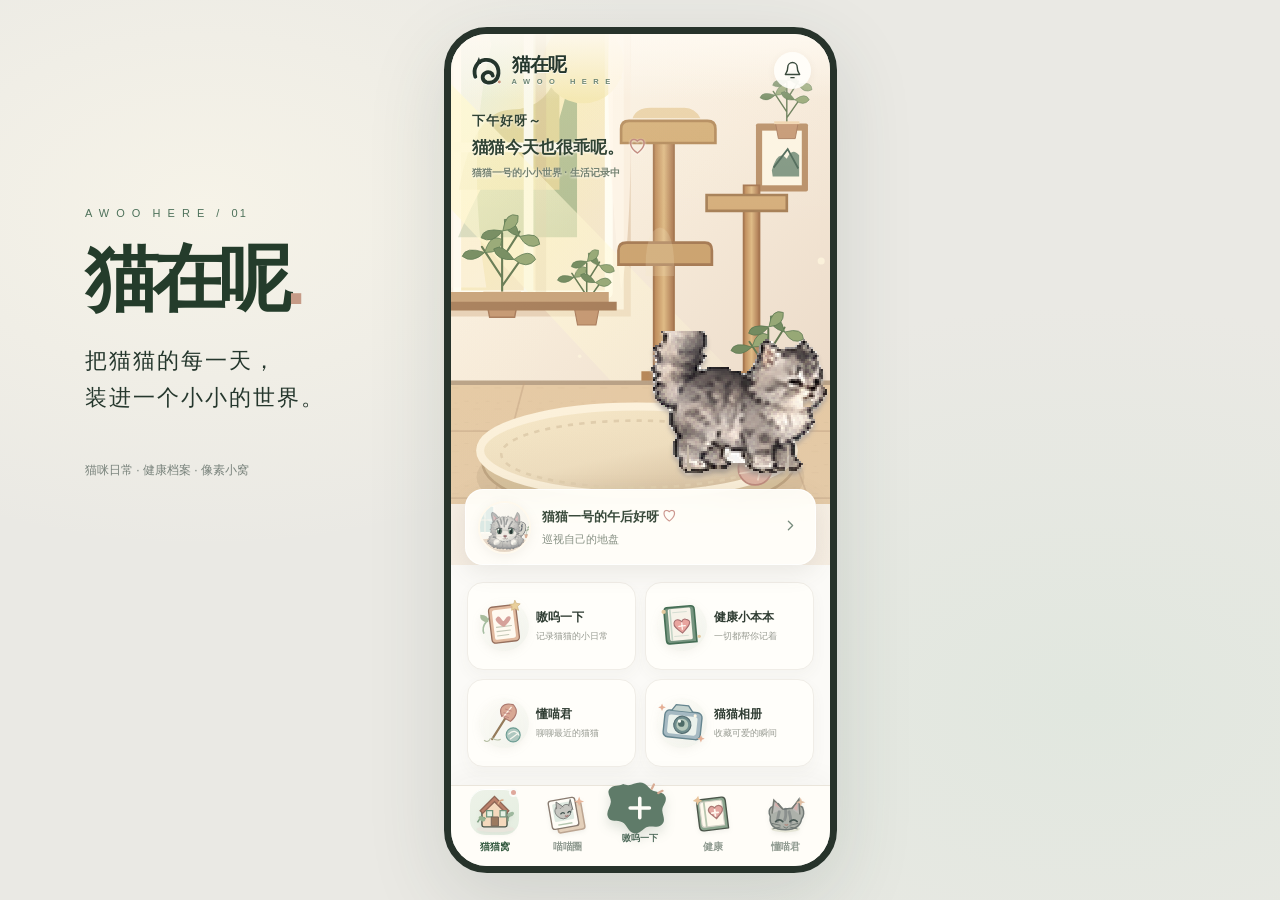
==== commit 4b95fef4: "feat: replace abstract cat faces with illustrated silver tabby assets throughout app" ====
--- a/index.html
+++ b/index.html
@@ -156,6 +156,31 @@
 @media(max-width:365px){.stage-room{height:430px}.stage-intro{top:75px}.feature-card{padding:9px 7px;gap:6px}.feature-badge{width:36px;height:36px}.feature-badge svg{width:20px;height:20px}.feature-card strong{font-size:11px}.feature-card small{font-size:9px}.health-status>img{width:105px}.stage-room .room-cat-actor{width:152px;height:145px}.stage-room .room-cat-pixel{width:152px;height:140px}}
 @media(prefers-reduced-motion:reduce){.stage-room .room-cat-actor{transition:none!important}.stage-room .room-cat-pixel{animation:none!important}}
 
+/* v0.5 — illustrated identities across the whole application, NOT generic emoji */
+.caption-avatar, .post-author>img, .health-pet-card>img, .cat-option>img {background:#f8f5ed; object-fit:cover; object-position:center 40%;}
+.caption-avatar {width:53px;height:53px;border:2px solid #fff9ed; padding:0;box-shadow:0 3px 11px #857d6d18;}
+.caption-avatar img{width:100%;height:100%;object-fit:cover;object-position:center 38%;}
+.health-pet-card{min-height:94px;padding:12px 15px;gap:14px;position:relative;overflow:hidden;background:linear-gradient(115deg,#fffefa 72%,#f1f3e9)}
+.health-pet-card:after {content:'';position:absolute;width:95px;height:95px;right:-31px;top:-40px;background:radial-gradient(ellipse at 30% 35%,#b3c8aa 0 16%,transparent 17%),radial-gradient(ellipse at 62% 60%,#d1dfc7 0 16%,transparent 17%);opacity:.42;pointer-events:none}
+.health-pet-card>img{width:72px;height:72px;border-radius:50%;border:3px solid #f7f6eb;box-shadow:0 0 0 2px #dde7d7,0 4px 11px #62755a1c;position:relative;z-index:1;}
+.health-pet-card>span{gap:7px;position:relative;z-index:1}.health-pet-card strong{font-size:17px;letter-spacing:.1px}.health-pet-card small{font-size:11px;color:#819485;line-height:1.45}.health-pet-card em{position:relative;z-index:1;color:#66816b}
+.memory-strip{min-height:118px;border-radius:19px;gap:14px;padding:10px 12px;border:1px solid #f0eae1;}
+.memory-strip>img{width:101px;height:94px;object-fit:cover;object-position:50% 37%;border-radius:13px;box-shadow:inset 0 0 0 1px #ffffff;}
+.memory-strip strong{font-size:13px;line-height:1.45;white-space:normal;display:-webkit-box;-webkit-line-clamp:2;-webkit-box-orient:vertical;overflow:hidden;}
+.memory-strip em{font-size:11px;color:#6c8a72}.memory-strip small{font-size:10px;color:#96958a}
+.post-author>img{width:42px;height:42px;border:2px solid #eee7db;background:#f8f4e9;object-position:center 37%}
+.feature-badge{width:54px;height:54px;background:none!important;transform:none;border-radius:0}
+.feature-badge img{width:54px;height:54px;object-fit:contain;filter:drop-shadow(0 3px 4px #83776317)}
+.feature-card{min-height:88px;padding:10px 9px;gap:5px}.feature-card strong{font-size:12px}.feature-card small{font-size:9px}
+.tabbar{border-top:1px solid #eae5db;background:#fffdf8f7;padding:3px 8px max(8px,env(safe-area-inset-bottom));min-height:calc(81px + env(safe-area-inset-bottom))}
+.tab-figure{width:49px;height:46px;border-radius:15px}.tab-figure .nav-art{width:43px;height:43px;filter:drop-shadow(0 2px 2px #5b635215)}
+.tab.is-active .tab-figure{background:linear-gradient(145deg,#edf2e8,#e5eee1);transform:translateY(-2px);box-shadow:0 1px 0 #fff inset}
+.tab-label{font-size:10px;letter-spacing:-.3px;font-weight:700}
+.tab.is-active .tab-label{color:#345a40;font-weight:850}
+.health-status>img{height:110px;width:127px;border-radius:15px;image-rendering:auto;object-fit:cover;object-position:center 42%;box-shadow:0 6px 13px #73857416;transform:rotate(2deg);border:3px solid #f9f7ed}
+.ai-art>img{width:190px;height:128px;image-rendering:auto;object-fit:contain;border-radius:12px;mask-image:linear-gradient(black 87%,transparent)}
+@media(max-width:365px){.health-pet-card>img{width:60px;height:60px}.feature-badge,.feature-badge img{width:45px;height:45px}.tab-figure .nav-art{width:39px;height:39px}.memory-strip>img{width:90px}}
+
 </style>
   <title>猫在呢 · Awoo Here</title>
 </head>
@@ -172,13 +197,31 @@
 (() => {
 'use strict';
 const KEY='awoo_here_mvp_v1';
-const D={cat:'[data-uri]',nap:'[data-uri]',slipper:'[data-uri]'};
+const D={cat:'[data-uri]',nap:'[data-uri]',slipper:'[data-uri]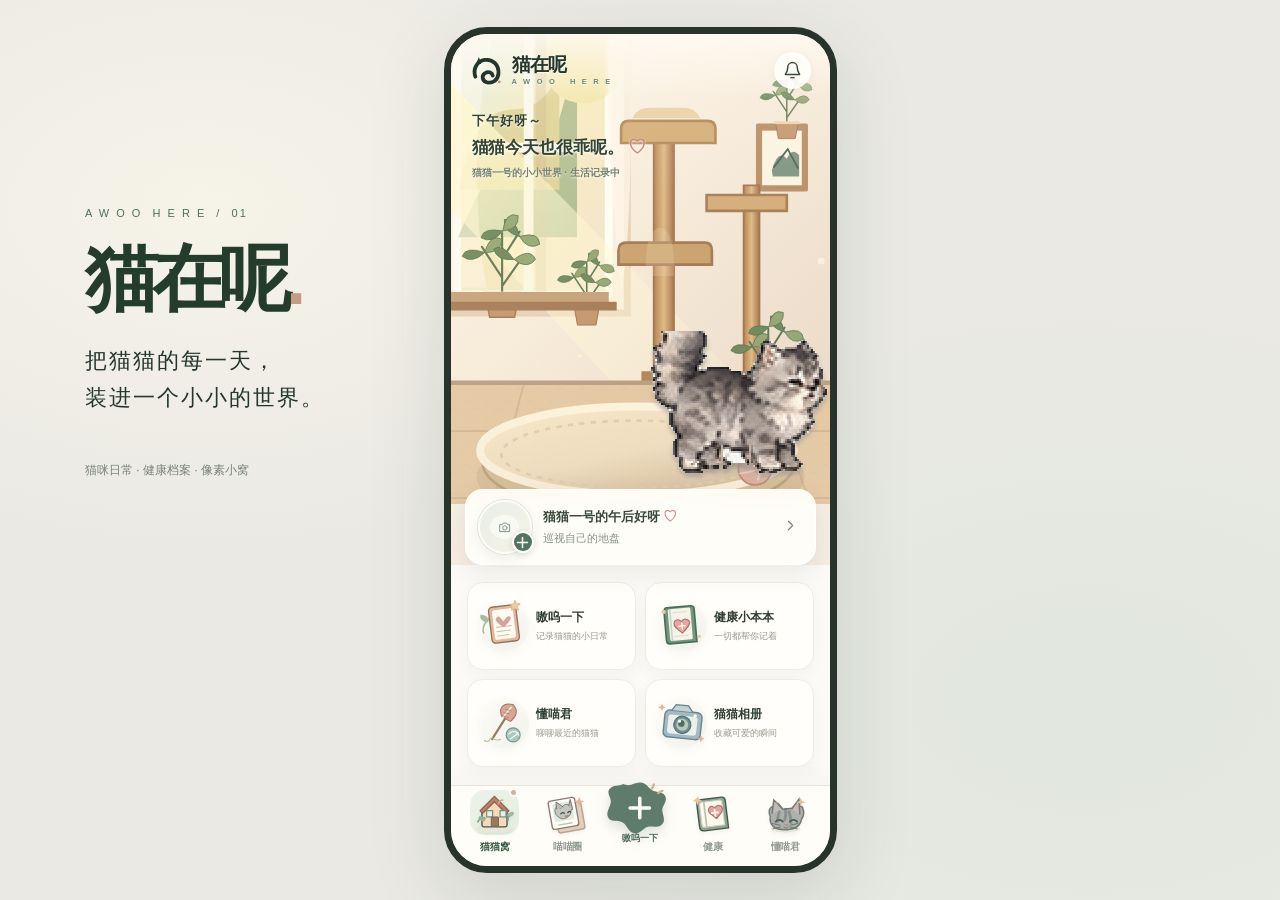
==== commit d890e93f: "feat: let pet owners upload, crop and sync real cat portraits across the app" ====
--- a/index.html
+++ b/index.html
@@ -181,6 +181,71 @@
 .ai-art>img{width:190px;height:128px;image-rendering:auto;object-fit:contain;border-radius:12px;mask-image:linear-gradient(black 87%,transparent)}
 @media(max-width:365px){.health-pet-card>img{width:60px;height:60px}.feature-badge,.feature-badge img{width:45px;height:45px}.tab-figure .nav-art{width:39px;height:39px}.memory-strip>img{width:90px}}
 
+
+/* v0.6 — Actual uploaded pet photography. No emoji, cartoon avatar or pixel sprite used as an avatar. */
+.pet-photo-avatar{--portrait-size:52px;position:relative;isolation:isolate;width:var(--portrait-size);height:var(--portrait-size);min-width:var(--portrait-size);flex:0 0 var(--portrait-size);display:inline-flex;justify-content:center;align-items:center;padding:0;margin:0;border:2px solid #fefcf6;border-radius:50%;background:linear-gradient(135deg,#e8eee5,#f5f3e9);box-shadow:0 0 0 1px #dae5d8,0 5px 13px #334d3a15;vertical-align:middle;overflow:visible;cursor:default;color:#718878;}
+button.pet-photo-avatar{cursor:pointer;appearance:none;-webkit-appearance:none;}
+.pet-photo-avatar img{display:block;width:100%;height:100%;border-radius:50%;object-fit:cover;object-position:50% 50%;}
+.pet-photo-avatar .photo-camera-icon{display:flex;justify-content:center;align-items:center;width:68%;height:68%;background:#f9f9f4;border-radius:100%;color:#788c80;}
+.pet-photo-avatar .photo-camera-icon svg{width:55%;height:55%;stroke-width:1.7px;}
+.pet-photo-avatar.pet-photo-small{--portrait-size:42px;}
+.pet-photo-avatar.pet-photo-medium{--portrait-size:54px;}
+.pet-photo-avatar.pet-photo-large{--portrait-size:72px;}
+.pet-photo-avatar.pet-photo-profile{--portrait-size:92px;}
+.pet-photo-avatar.pet-photo-form{--portrait-size:75px;}
+.pet-photo-edit{position:absolute;right:-4px;bottom:-1px;border:2px solid white;border-radius:50%;background:#52735d;color:white;width:22px;height:22px;display:grid;place-items:center;box-shadow:0 2px 7px #20322422;}
+.pet-photo-edit svg{width:13px;height:13px;stroke-width:2.3;}
+.stage-caption>.pet-photo-avatar{margin:0;}
+.stage-caption>.pet-photo-avatar+span{flex:1;display:flex;flex-direction:column;gap:5px;min-width:0;}
+.stage-caption>.pet-photo-avatar+span strong{font-weight:800;}
+.post-author>.pet-photo-avatar{margin:0;}
+.health-pet-card{display:flex;gap:16px;align-items:center;}
+.health-pet-info{border:0;background:transparent;padding:0;min-width:0;display:flex;align-items:center;justify-content:space-between;flex:1;gap:10px;position:relative;z-index:1;text-align:left;color:#273b31;}
+.health-pet-info>span{display:flex;flex-direction:column;gap:4px;min-width:0;}
+.health-pet-info strong{font-size:18px;font-weight:800;white-space:nowrap;text-overflow:ellipsis;overflow:hidden;}
+.health-pet-info small{font-size:11px;color:#819084;white-space:nowrap;overflow:hidden;text-overflow:ellipsis;}
+.health-pet-info .photo-upload-hint{color:#8e9277;font-size:10px;}
+.health-pet-info em{font-size:11px;color:#84958a;font-style:normal;white-space:nowrap;display:flex;align-items:center;gap:5px;}
+.health-pet-info em svg{width:14px;height:14px;}
+.health-status-avatar{width:98px;min-width:98px;align-self:center;position:relative;z-index:1;}
+.health-status-avatar img{width:98px;height:98px;object-fit:cover;border-radius:23px;box-shadow:0 4px 12px #57675614;}
+.health-status-avatar button{width:92px;height:92px;border:1.5px dashed #b9cdb8;background:#ffffff99;border-radius:19px;display:flex;flex-direction:column;align-items:center;justify-content:center;gap:8px;color:#657d6b;cursor:pointer;}
+.health-status-avatar button svg{width:26px;height:26px;}
+.health-status-avatar button small{font-size:10px;color:#687b6f;}
+.cat-option>.pet-photo-avatar{flex-shrink:0;}
+.profile-photo-banner{display:flex;align-items:center;gap:16px;min-height:115px;padding:14px;border-radius:20px;background:#f7f8f3;margin:0 0 17px;}
+.profile-photo-banner>div{flex:1;min-width:0;display:flex;flex-direction:column;gap:7px;}
+.profile-photo-banner>div strong{font-size:14px;color:#344b3c;}
+.profile-photo-banner>div small{font-size:11px;line-height:1.5;color:#87978a;}
+.profile-photo-banner>button:last-child{display:flex;gap:6px;align-items:center;justify-content:center;padding:8px 11px;border-radius:12px;background:white;box-shadow:inset 0 0 0 1px #dce5db;font-size:11px;color:#506f5a;}
+.profile-photo-banner>button:last-child svg{width:17px;height:17px;}
+.form-photo-picker{display:flex;align-items:center;gap:14px;min-height:92px;border:1px dashed #bbcebb;border-radius:17px;padding:11px 14px;margin:7px 0 5px;background:#f9fbf7;cursor:pointer;}
+.form-photo-picker>span:not(.pet-photo-avatar){display:flex;flex-direction:column;gap:5px;}
+.form-photo-picker>span:not(.pet-photo-avatar) strong{font-size:13px;color:#405746;}
+.form-photo-picker>span:not(.pet-photo-avatar) small{font-size:11px;color:#8d9a8c;}
+.avatar-native-input{position:fixed;width:1px;height:1px;opacity:0;pointer-events:none;z-index:-10;left:0;top:0;}
+.avatar-crop-overlay{position:fixed;inset:0;z-index:999;display:flex;align-items:flex-end;justify-content:center;font-family:inherit;}
+.avatar-crop-shade{position:absolute;inset:0;background:#1a2b22a1;backdrop-filter:blur(5px);}
+.avatar-crop-sheet{position:relative;z-index:2;width:min(100%,440px);max-height:95dvh;overflow:auto;padding:24px 22px max(24px,env(safe-area-inset-bottom));border-radius:27px 27px 0 0;background:#fdfcf7;box-shadow:0 -10px 40px #00000025;color:#273e31;}
+.avatar-crop-top{display:flex;justify-content:space-between;gap:15px;align-items:flex-start;}
+.avatar-crop-top p{font-size:9px;color:#a18b74;letter-spacing:2px;margin:0 0 5px;}
+.avatar-crop-top h2{font-size:19px;line-height:1.4;margin:0;font-weight:800;}
+.avatar-crop-top button{width:30px;height:30px;display:grid;place-items:center;border-radius:50%;background:#eef2eb;color:#607966;}
+.avatar-crop-intro{font-size:12px;line-height:1.65;color:#819084;margin:12px 0 17px;}
+.avatar-crop-canvas{width:min(74vw,295px);aspect-ratio:1;margin:0 auto 19px;position:relative;border-radius:50%;padding:0;background:#e6ece4;box-shadow:0 0 0 5px #eaf1e8,0 0 0 8px white,0 12px 40px #23352216;overflow:hidden;}
+.avatar-crop-canvas canvas{width:100%;height:100%;display:block;touch-action:none;cursor:grab;}
+.avatar-crop-canvas canvas:active{cursor:grabbing;}
+.avatar-crop-circle{position:absolute;inset:1px;border-radius:50%;box-shadow:inset 0 0 0 2px #fff9;pointer-events:none;z-index:2;}
+.avatar-zoom-label{display:flex;align-items:center;gap:12px;margin:10px 4px 20px;color:#5d7864;font-size:12px;}
+.avatar-zoom-label>svg{width:17px;height:17px;flex-shrink:0;}
+.avatar-zoom-label span{white-space:nowrap;}
+.avatar-zoom-label input{flex:1;min-width:0;accent-color:#64816b;}
+.avatar-crop-actions{display:grid;grid-template-columns:1fr 1.65fr;gap:11px;}
+.avatar-crop-actions button{border-radius:14px;height:49px;font-size:13px;font-weight:750;cursor:pointer;}
+.crop-secondary{background:#eff2ec;color:#687a6b;}.crop-primary{background:#496d56;color:#fff;box-shadow:0 8px 17px #44654826;}
+.avatar-crop-privacy{font-size:10px;color:#9aa59b;line-height:1.55;text-align:center;margin:15px 0 0;}
+@media(max-width:375px){.health-pet-info strong{font-size:15px;}.health-pet-info .photo-upload-hint{font-size:9px;}.pet-photo-avatar.pet-photo-large{--portrait-size:64px;}}
+
 </style>
   <title>猫在呢 · Awoo Here</title>
 </head>
@@ -192,13 +257,14 @@
     <div id="overlay" class="overlay-container" aria-live="polite"></div>
     <div id="toast" class="toast" aria-live="polite"></div>
   </div>
+  <input type="file" accept="image/*" id="avatarQuickFile" class="avatar-native-input" aria-label="上传猫咪真实头像" />
   <script>
 /* 猫在呢 · Awoo Here | Mobile-first, offline-first interactive MVP. No external dependencies. */
 (() => {
 'use strict';
 const KEY='awoo_here_mvp_v1';
 const D={cat:'[data-uri]',nap:'[data-uri]',slipper:'[data-uri]